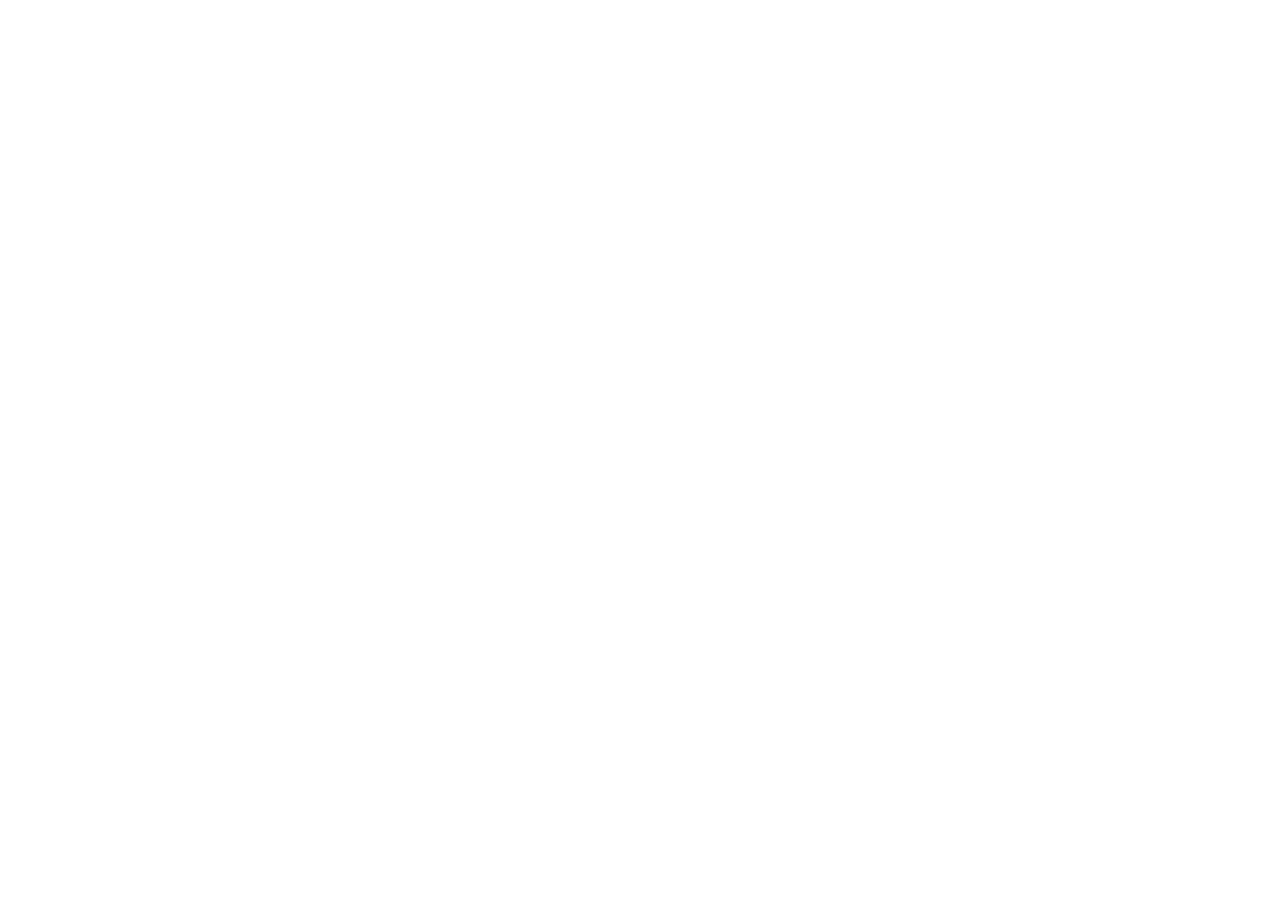
==== index.html @ 1947563e "初始化" ====
<!DOCTYPE html>
<html lang="en">

<head>
    <meta charset="UTF-8">
    <meta http-equiv="X-UA-Compatible" content="IE=edge">
    <meta name="viewport" content="width=device-width, initial-scale=1.0">
    <title>Document</title>
</head>

<body>

</body>

</html>
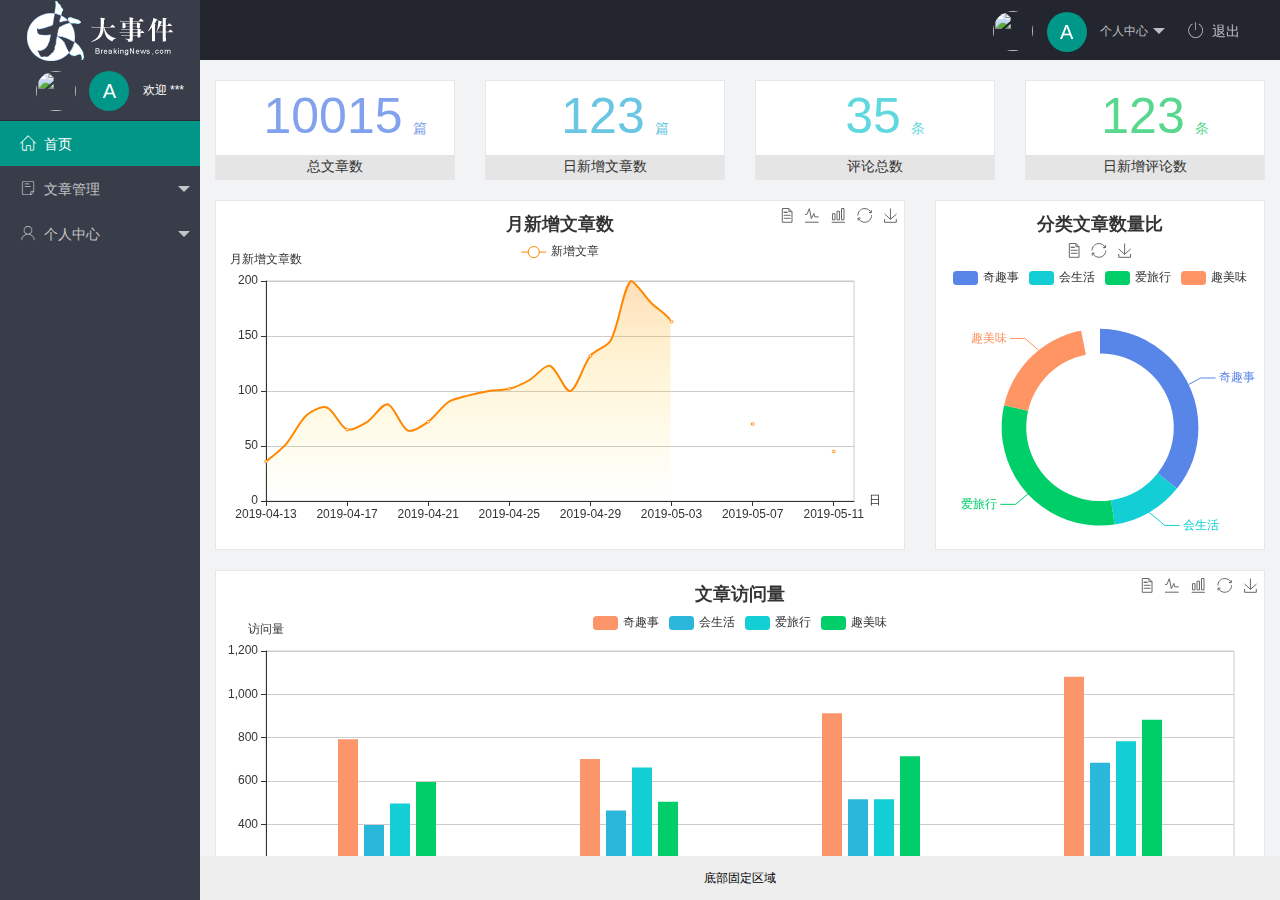
==== commit 6ee0b822: "后台主页用户信息渲染" ====
--- a/index.html
+++ b/index.html
@@ -2,14 +2,94 @@
 <html lang="en">
 
 <head>
-    <meta charset="UTF-8">
-    <meta http-equiv="X-UA-Compatible" content="IE=edge">
-    <meta name="viewport" content="width=device-width, initial-scale=1.0">
-    <title>Document</title>
+    <meta charset="UTF-8" />
+    <meta http-equiv="X-UA-Compatible" content="IE=edge" />
+    <meta name="viewport" content="width=device-width, initial-scale=1.0" />
+    <title>大事件</title>
+    <link rel="stylesheet" href="/assets/lib/layui/css/layui.css" />
+    <link rel="stylesheet" href="/assets/fonts/iconfont.css">
+    <link rel="stylesheet" href="/assets/css/index.css">
 </head>
 
 <body>
+    <div class="layui-layout layui-layout-admin">
+        <div class="layui-header">
+            <div class="layui-logo layui-hide-xs layui-bg-black">
+                <img src="/assets/images/logo.png" alt="" />
+            </div>
 
+            <ul class="layui-nav layui-layout-right">
+                <li class="layui-nav-item layui-hide layui-show-md-inline-block">
+                    <!-- 右侧导航栏上面头像 -->
+                    <a href="javascript:;" class="userinfo">
+                        <img src="http://t.cn/RCzsdCq" class="layui-nav-img" />
+                        <span class="text-avatar">A</span>
+                        个人中心
+                    </a>
+                    <dl class="layui-nav-child">
+                        <dd><a href="">基本资料</a></dd>
+                        <dd><a href="">更换头像</a></dd>
+                        <dd><a href="">重置密码</a></dd>
+                    </dl>
+                </li>
+                <li class="layui-nav-item" lay-header-event="menuRight" lay-unselect>
+                    <a href="javascript:;"><span class="iconfont icon-tuichu"></span>退出</a>
+                </li>
+            </ul>
+        </div>
+
+        <div class="layui-side layui-bg-black">
+            <div class="layui-side-scroll">
+                <!-- 左侧侧边栏上面头像 -->
+                <div class="userinfo">
+                    <img src="http://t.cn/RCzsdCq" class="layui-nav-img" />
+                    <span class="text-avatar">A</span>
+                    <span id="welcome">欢迎 ***</span>
+                </div>
+                <!-- 左侧导航区域（可配合layui已有的垂直导航） -->
+                <ul class="layui-nav layui-nav-tree" lay-shrink="all">
+                    <li class="layui-nav-item layui-this">
+                        <a href="/home/dashboard.html" target="fm"><span class="iconfont icon-home"></span>首页</a>
+                    </li>
+                    <li class="layui-nav-item">
+                        <a class="" href="javascript:;"><span class="iconfont icon-16"></span>文章管理</a>
+                        <dl class="layui-nav-child">
+                            <dd><a href="javascript:;"><i class="layui-icon layui-icon-app"></i>文章类别</a></dd>
+                            <dd><a href="javascript:;"><i class="layui-icon layui-icon-app"></i>文章列表</a></dd>
+                            <dd><a href="javascript:;"><i class="layui-icon layui-icon-app"></i>发布文章</a></dd>
+                        </dl>
+                    </li>
+                    <li class="layui-nav-item">
+                        <a href="javascript:;"><span class="iconfont icon-user"></span>个人中心</a>
+                        <dl class="layui-nav-child">
+                            <dd><a href="javascript:;"><i class="layui-icon layui-icon-app"></i>基本资料</a></dd>
+                            <dd><a href="javascript:;"><i class="layui-icon layui-icon-app"></i>更换头像</a></dd>
+                            <dd><a href="javascript:;"><i class="layui-icon layui-icon-app"></i>重置密码</a></dd>
+                        </dl>
+                    </li>
+                </ul>
+            </div>
+        </div>
+
+        <div class="layui-body">
+            <!-- 内容主体区域 -->
+            <iframe name="fm" src="/home/dashboard.html" frameborder="0"></iframe>
+        </div>
+
+        <div class="layui-footer">
+            <!-- 底部固定区域 -->
+            底部固定区域
+        </div>
+    </div>
+    <script src="/assets/lib/layui/layui.all.js"></script>
 </body>
+<!-- 导入 jQuery -->
+<script src="/assets/lib/jquery.js"></script>
+
+<!-- 导入自己封装的 baseAPI -->
+<script src="/assets/js/baseAPI.js"></script>
+
+<!-- 导入自己的 js 文件 -->
+<script src="/assets/js/index.js"></script>
 
 </html>--- a/assets/lib/layui/css/layui.css
+++ b/assets/lib/layui/css/layui.css
@@ -0,0 +1,2 @@
+/** layui-v2.5.5 MIT License By https://www.layui.com */
+ .layui-inline,img{display:inline-block;vertical-align:middle}h1,h2,h3,h4,h5,h6{font-weight:400}.layui-edge,.layui-header,.layui-inline,.layui-main{position:relative}.layui-body,.layui-edge,.layui-elip{overflow:hidden}.layui-btn,.layui-edge,.layui-inline,img{vertical-align:middle}.layui-btn,.layui-disabled,.layui-icon,.layui-unselect{-moz-user-select:none;-webkit-user-select:none;-ms-user-select:none}.layui-elip,.layui-form-checkbox span,.layui-form-pane .layui-form-label{text-overflow:ellipsis;white-space:nowrap}.layui-breadcrumb,.layui-tree-btnGroup{visibility:hidden}blockquote,body,button,dd,div,dl,dt,form,h1,h2,h3,h4,h5,h6,input,li,ol,p,pre,td,textarea,th,ul{margin:0;padding:0;-webkit-tap-highlight-color:rgba(0,0,0,0)}a:active,a:hover{outline:0}img{border:none}li{list-style:none}table{border-collapse:collapse;border-spacing:0}h4,h5,h6{font-size:100%}button,input,optgroup,option,select,textarea{font-family:inherit;font-size:inherit;font-style:inherit;font-weight:inherit;outline:0}pre{white-space:pre-wrap;white-space:-moz-pre-wrap;white-space:-pre-wrap;white-space:-o-pre-wrap;word-wrap:break-word}body{line-height:24px;font:14px Helvetica Neue,Helvetica,PingFang SC,Tahoma,Arial,sans-serif}hr{height:1px;margin:10px 0;border:0;clear:both}a{color:#333;text-decoration:none}a:hover{color:#777}a cite{font-style:normal;*cursor:pointer}.layui-border-box,.layui-border-box *{box-sizing:border-box}.layui-box,.layui-box *{box-sizing:content-box}.layui-clear{clear:both;*zoom:1}.layui-clear:after{content:'\20';clear:both;*zoom:1;display:block;height:0}.layui-inline{*display:inline;*zoom:1}.layui-edge{display:inline-block;width:0;height:0;border-width:6px;border-style:dashed;border-color:transparent}.layui-edge-top{top:-4px;border-bottom-color:#999;border-bottom-style:solid}.layui-edge-right{border-left-color:#999;border-left-style:solid}.layui-edge-bottom{top:2px;border-top-color:#999;border-top-style:solid}.layui-edge-left{border-right-color:#999;border-right-style:solid}.layui-disabled,.layui-disabled:hover{color:#d2d2d2!important;cursor:not-allowed!important}.layui-circle{border-radius:100%}.layui-show{display:block!important}.layui-hide{display:none!important}@font-face{font-family:layui-icon;src:url(../font/iconfont.eot?v=250);src:url(../font/iconfont.eot?v=250#iefix) format('embedded-opentype'),url(../font/iconfont.woff2?v=250) format('woff2'),url(../font/iconfont.woff?v=250) format('woff'),url(../font/iconfont.ttf?v=250) format('truetype'),url(../font/iconfont.svg?v=250#layui-icon) format('svg')}.layui-icon{font-family:layui-icon!important;font-size:16px;font-style:normal;-webkit-font-smoothing:antialiased;-moz-osx-font-smoothing:grayscale}.layui-icon-reply-fill:before{content:"\e611"}.layui-icon-set-fill:before{content:"\e614"}.layui-icon-menu-fill:before{content:"\e60f"}.layui-icon-search:before{content:"\e615"}.layui-icon-share:before{content:"\e641"}.layui-icon-set-sm:before{content:"\e620"}.layui-icon-engine:before{content:"\e628"}.layui-icon-close:before{content:"\1006"}.layui-icon-close-fill:before{content:"\1007"}.layui-icon-chart-screen:before{content:"\e629"}.layui-icon-star:before{content:"\e600"}.layui-icon-circle-dot:before{content:"\e617"}.layui-icon-chat:before{content:"\e606"}.layui-icon-release:before{content:"\e609"}.layui-icon-list:before{content:"\e60a"}.layui-icon-chart:before{content:"\e62c"}.layui-icon-ok-circle:before{content:"\1005"}.layui-icon-layim-theme:before{content:"\e61b"}.layui-icon-table:before{content:"\e62d"}.layui-icon-right:before{content:"\e602"}.layui-icon-left:before{content:"\e603"}.layui-icon-cart-simple:before{content:"\e698"}.layui-icon-face-cry:before{content:"\e69c"}.layui-icon-face-smile:before{content:"\e6af"}.layui-icon-survey:before{content:"\e6b2"}.layui-icon-tree:before{content:"\e62e"}.layui-icon-upload-circle:before{content:"\e62f"}.layui-icon-add-circle:before{content:"\e61f"}.layui-icon-download-circle:before{content:"\e601"}.layui-icon-templeate-1:before{content:"\e630"}.layui-icon-util:before{content:"\e631"}.layui-icon-face-surprised:before{content:"\e664"}.layui-icon-edit:before{content:"\e642"}.layui-icon-speaker:before{content:"\e645"}.layui-icon-down:before{content:"\e61a"}.layui-icon-file:before{content:"\e621"}.layui-icon-layouts:before{content:"\e632"}.layui-icon-rate-half:before{content:"\e6c9"}.layui-icon-add-circle-fine:before{content:"\e608"}.layui-icon-prev-circle:before{content:"\e633"}.layui-icon-read:before{content:"\e705"}.layui-icon-404:before{content:"\e61c"}.layui-icon-carousel:before{content:"\e634"}.layui-icon-help:before{content:"\e607"}.layui-icon-code-circle:before{content:"\e635"}.layui-icon-water:before{content:"\e636"}.layui-icon-username:before{content:"\e66f"}.layui-icon-find-fill:before{content:"\e670"}.layui-icon-about:before{content:"\e60b"}.layui-icon-location:before{content:"\e715"}.layui-icon-up:before{content:"\e619"}.layui-icon-pause:before{content:"\e651"}.layui-icon-date:before{content:"\e637"}.layui-icon-layim-uploadfile:before{content:"\e61d"}.layui-icon-delete:before{content:"\e640"}.layui-icon-play:before{content:"\e652"}.layui-icon-top:before{content:"\e604"}.layui-icon-friends:before{content:"\e612"}.layui-icon-refresh-3:before{content:"\e9aa"}.layui-icon-ok:before{content:"\e605"}.layui-icon-layer:before{content:"\e638"}.layui-icon-face-smile-fine:before{content:"\e60c"}.layui-icon-dollar:before{content:"\e659"}.layui-icon-group:before{content:"\e613"}.layui-icon-layim-download:before{content:"\e61e"}.layui-icon-picture-fine:before{content:"\e60d"}.layui-icon-link:before{content:"\e64c"}.layui-icon-diamond:before{content:"\e735"}.layui-icon-log:before{content:"\e60e"}.layui-icon-rate-solid:before{content:"\e67a"}.layui-icon-fonts-del:before{content:"\e64f"}.layui-icon-unlink:before{content:"\e64d"}.layui-icon-fonts-clear:before{content:"\e639"}.layui-icon-triangle-r:before{content:"\e623"}.layui-icon-circle:before{content:"\e63f"}.layui-icon-radio:before{content:"\e643"}.layui-icon-align-center:before{content:"\e647"}.layui-icon-align-right:before{content:"\e648"}.layui-icon-align-left:before{content:"\e649"}.layui-icon-loading-1:before{content:"\e63e"}.layui-icon-return:before{content:"\e65c"}.layui-icon-fonts-strong:before{content:"\e62b"}.layui-icon-upload:before{content:"\e67c"}.layui-icon-dialogue:before{content:"\e63a"}.layui-icon-video:before{content:"\e6ed"}.layui-icon-headset:before{content:"\e6fc"}.layui-icon-cellphone-fine:before{content:"\e63b"}.layui-icon-add-1:before{content:"\e654"}.layui-icon-face-smile-b:before{content:"\e650"}.layui-icon-fonts-html:before{content:"\e64b"}.layui-icon-form:before{content:"\e63c"}.layui-icon-cart:before{content:"\e657"}.layui-icon-camera-fill:before{content:"\e65d"}.layui-icon-tabs:before{content:"\e62a"}.layui-icon-fonts-code:before{content:"\e64e"}.layui-icon-fire:before{content:"\e756"}.layui-icon-set:before{content:"\e716"}.layui-icon-fonts-u:before{content:"\e646"}.layui-icon-triangle-d:before{content:"\e625"}.layui-icon-tips:before{content:"\e702"}.layui-icon-picture:before{content:"\e64a"}.layui-icon-more-vertical:before{content:"\e671"}.layui-icon-flag:before{content:"\e66c"}.layui-icon-loading:before{content:"\e63d"}.layui-icon-fonts-i:before{content:"\e644"}.layui-icon-refresh-1:before{content:"\e666"}.layui-icon-rmb:before{content:"\e65e"}.layui-icon-home:before{content:"\e68e"}.layui-icon-user:before{content:"\e770"}.layui-icon-notice:before{content:"\e667"}.layui-icon-login-weibo:before{content:"\e675"}.layui-icon-voice:before{content:"\e688"}.layui-icon-upload-drag:before{content:"\e681"}.layui-icon-login-qq:before{content:"\e676"}.layui-icon-snowflake:before{content:"\e6b1"}.layui-icon-file-b:before{content:"\e655"}.layui-icon-template:before{content:"\e663"}.layui-icon-auz:before{content:"\e672"}.layui-icon-console:before{content:"\e665"}.layui-icon-app:before{content:"\e653"}.layui-icon-prev:before{content:"\e65a"}.layui-icon-website:before{content:"\e7ae"}.layui-icon-next:before{content:"\e65b"}.layui-icon-component:before{content:"\e857"}.layui-icon-more:before{content:"\e65f"}.layui-icon-login-wechat:before{content:"\e677"}.layui-icon-shrink-right:before{content:"\e668"}.layui-icon-spread-left:before{content:"\e66b"}.layui-icon-camera:before{content:"\e660"}.layui-icon-note:before{content:"\e66e"}.layui-icon-refresh:before{content:"\e669"}.layui-icon-female:before{content:"\e661"}.layui-icon-male:before{content:"\e662"}.layui-icon-password:before{content:"\e673"}.layui-icon-senior:before{content:"\e674"}.layui-icon-theme:before{content:"\e66a"}.layui-icon-tread:before{content:"\e6c5"}.layui-icon-praise:before{content:"\e6c6"}.layui-icon-star-fill:before{content:"\e658"}.layui-icon-rate:before{content:"\e67b"}.layui-icon-template-1:before{content:"\e656"}.layui-icon-vercode:before{content:"\e679"}.layui-icon-cellphone:before{content:"\e678"}.layui-icon-screen-full:before{content:"\e622"}.layui-icon-screen-restore:before{content:"\e758"}.layui-icon-cols:before{content:"\e610"}.layui-icon-export:before{content:"\e67d"}.layui-icon-print:before{content:"\e66d"}.layui-icon-slider:before{content:"\e714"}.layui-icon-addition:before{content:"\e624"}.layui-icon-subtraction:before{content:"\e67e"}.layui-icon-service:before{content:"\e626"}.layui-icon-transfer:before{content:"\e691"}.layui-main{width:1140px;margin:0 auto}.layui-header{z-index:1000;height:60px}.layui-header a:hover{transition:all .5s;-webkit-transition:all .5s}.layui-side{position:fixed;left:0;top:0;bottom:0;z-index:999;width:200px;overflow-x:hidden}.layui-side-scroll{position:relative;width:220px;height:100%;overflow-x:hidden}.layui-body{position:absolute;left:200px;right:0;top:0;bottom:0;z-index:998;width:auto;overflow-y:auto;box-sizing:border-box}.layui-layout-body{overflow:hidden}.layui-layout-admin .layui-header{background-color:#23262E}.layui-layout-admin .layui-side{top:60px;width:200px;overflow-x:hidden}.layui-layout-admin .layui-body{position:fixed;top:60px;bottom:44px}.layui-layout-admin .layui-main{width:auto;margin:0 15px}.layui-layout-admin .layui-footer{position:fixed;left:200px;right:0;bottom:0;height:44px;line-height:44px;padding:0 15px;background-color:#eee}.layui-layout-admin .layui-logo{position:absolute;left:0;top:0;width:200px;height:100%;line-height:60px;text-align:center;color:#009688;font-size:16px}.layui-layout-admin .layui-header .layui-nav{background:0 0}.layui-layout-left{position:absolute!important;left:200px;top:0}.layui-layout-right{position:absolute!important;right:0;top:0}.layui-container{position:relative;margin:0 auto;padding:0 15px;box-sizing:border-box}.layui-fluid{position:relative;margin:0 auto;padding:0 15px}.layui-row:after,.layui-row:before{content:'';display:block;clear:both}.layui-col-lg1,.layui-col-lg10,.layui-col-lg11,.layui-col-lg12,.layui-col-lg2,.layui-col-lg3,.layui-col-lg4,.layui-col-lg5,.layui-col-lg6,.layui-col-lg7,.layui-col-lg8,.layui-col-lg9,.layui-col-md1,.layui-col-md10,.layui-col-md11,.layui-col-md12,.layui-col-md2,.layui-col-md3,.layui-col-md4,.layui-col-md5,.layui-col-md6,.layui-col-md7,.layui-col-md8,.layui-col-md9,.layui-col-sm1,.layui-col-sm10,.layui-col-sm11,.layui-col-sm12,.layui-col-sm2,.layui-col-sm3,.layui-col-sm4,.layui-col-sm5,.layui-col-sm6,.layui-col-sm7,.layui-col-sm8,.layui-col-sm9,.layui-col-xs1,.layui-col-xs10,.layui-col-xs11,.layui-col-xs12,.layui-col-xs2,.layui-col-xs3,.layui-col-xs4,.layui-col-xs5,.layui-col-xs6,.layui-col-xs7,.layui-col-xs8,.layui-col-xs9{position:relative;display:block;box-sizing:border-box}.layui-col-xs1,.layui-col-xs10,.layui-col-xs11,.layui-col-xs12,.layui-col-xs2,.layui-col-xs3,.layui-col-xs4,.layui-col-xs5,.layui-col-xs6,.layui-col-xs7,.layui-col-xs8,.layui-col-xs9{float:left}.layui-col-xs1{width:8.33333333%}.layui-col-xs2{width:16.66666667%}.layui-col-xs3{width:25%}.layui-col-xs4{width:33.33333333%}.layui-col-xs5{width:41.66666667%}.layui-col-xs6{width:50%}.layui-col-xs7{width:58.33333333%}.layui-col-xs8{width:66.66666667%}.layui-col-xs9{width:75%}.layui-col-xs10{width:83.33333333%}.layui-col-xs11{width:91.66666667%}.layui-col-xs12{width:100%}.layui-col-xs-offset1{margin-left:8.33333333%}.layui-col-xs-offset2{margin-left:16.66666667%}.layui-col-xs-offset3{margin-left:25%}.layui-col-xs-offset4{margin-left:33.33333333%}.layui-col-xs-offset5{margin-left:41.66666667%}.layui-col-xs-offset6{margin-left:50%}.layui-col-xs-offset7{margin-left:58.33333333%}.layui-col-xs-offset8{margin-left:66.66666667%}.layui-col-xs-offset9{margin-left:75%}.layui-col-xs-offset10{margin-left:83.33333333%}.layui-col-xs-offset11{margin-left:91.66666667%}.layui-col-xs-offset12{margin-left:100%}@media screen and (max-width:768px){.layui-hide-xs{display:none!important}.layui-show-xs-block{display:block!important}.layui-show-xs-inline{display:inline!important}.layui-show-xs-inline-block{display:inline-block!important}}@media screen and (min-width:768px){.layui-container{width:750px}.layui-hide-sm{display:none!important}.layui-show-sm-block{display:block!important}.layui-show-sm-inline{display:inline!important}.layui-show-sm-inline-block{display:inline-block!important}.layui-col-sm1,.layui-col-sm10,.layui-col-sm11,.layui-col-sm12,.layui-col-sm2,.layui-col-sm3,.layui-col-sm4,.layui-col-sm5,.layui-col-sm6,.layui-col-sm7,.layui-col-sm8,.layui-col-sm9{float:left}.layui-col-sm1{width:8.33333333%}.layui-col-sm2{width:16.66666667%}.layui-col-sm3{width:25%}.layui-col-sm4{width:33.33333333%}.layui-col-sm5{width:41.66666667%}.layui-col-sm6{width:50%}.layui-col-sm7{width:58.33333333%}.layui-col-sm8{width:66.66666667%}.layui-col-sm9{width:75%}.layui-col-sm10{width:83.33333333%}.layui-col-sm11{width:91.66666667%}.layui-col-sm12{width:100%}.layui-col-sm-offset1{margin-left:8.33333333%}.layui-col-sm-offset2{margin-left:16.66666667%}.layui-col-sm-offset3{margin-left:25%}.layui-col-sm-offset4{margin-left:33.33333333%}.layui-col-sm-offset5{margin-left:41.66666667%}.layui-col-sm-offset6{margin-left:50%}.layui-col-sm-offset7{margin-left:58.33333333%}.layui-col-sm-offset8{margin-left:66.66666667%}.layui-col-sm-offset9{margin-left:75%}.layui-col-sm-offset10{margin-left:83.33333333%}.layui-col-sm-offset11{margin-left:91.66666667%}.layui-col-sm-offset12{margin-left:100%}}@media screen and (min-width:992px){.layui-container{width:970px}.layui-hide-md{display:none!important}.layui-show-md-block{display:block!important}.layui-show-md-inline{display:inline!important}.layui-show-md-inline-block{display:inline-block!important}.layui-col-md1,.layui-col-md10,.layui-col-md11,.layui-col-md12,.layui-col-md2,.layui-col-md3,.layui-col-md4,.layui-col-md5,.layui-col-md6,.layui-col-md7,.layui-col-md8,.layui-col-md9{float:left}.layui-col-md1{width:8.33333333%}.layui-col-md2{width:16.66666667%}.layui-col-md3{width:25%}.layui-col-md4{width:33.33333333%}.layui-col-md5{width:41.66666667%}.layui-col-md6{width:50%}.layui-col-md7{width:58.33333333%}.layui-col-md8{width:66.66666667%}.layui-col-md9{width:75%}.layui-col-md10{width:83.33333333%}.layui-col-md11{width:91.66666667%}.layui-col-md12{width:100%}.layui-col-md-offset1{margin-left:8.33333333%}.layui-col-md-offset2{margin-left:16.66666667%}.layui-col-md-offset3{margin-left:25%}.layui-col-md-offset4{margin-left:33.33333333%}.layui-col-md-offset5{margin-left:41.66666667%}.layui-col-md-offset6{margin-left:50%}.layui-col-md-offset7{margin-left:58.33333333%}.layui-col-md-offset8{margin-left:66.66666667%}.layui-col-md-offset9{margin-left:75%}.layui-col-md-offset10{margin-left:83.33333333%}.layui-col-md-offset11{margin-left:91.66666667%}.layui-col-md-offset12{margin-left:100%}}@media screen and (min-width:1200px){.layui-container{width:1170px}.layui-hide-lg{display:none!important}.layui-show-lg-block{display:block!important}.layui-show-lg-inline{display:inline!important}.layui-show-lg-inline-block{display:inline-block!important}.layui-col-lg1,.layui-col-lg10,.layui-col-lg11,.layui-col-lg12,.layui-col-lg2,.layui-col-lg3,.layui-col-lg4,.layui-col-lg5,.layui-col-lg6,.layui-col-lg7,.layui-col-lg8,.layui-col-lg9{float:left}.layui-col-lg1{width:8.33333333%}.layui-col-lg2{width:16.66666667%}.layui-col-lg3{width:25%}.layui-col-lg4{width:33.33333333%}.layui-col-lg5{width:41.66666667%}.layui-col-lg6{width:50%}.layui-col-lg7{width:58.33333333%}.layui-col-lg8{width:66.66666667%}.layui-col-lg9{width:75%}.layui-col-lg10{width:83.33333333%}.layui-col-lg11{width:91.66666667%}.layui-col-lg12{width:100%}.layui-col-lg-offset1{margin-left:8.33333333%}.layui-col-lg-offset2{margin-left:16.66666667%}.layui-col-lg-offset3{margin-left:25%}.layui-col-lg-offset4{margin-left:33.33333333%}.layui-col-lg-offset5{margin-left:41.66666667%}.layui-col-lg-offset6{margin-left:50%}.layui-col-lg-offset7{margin-left:58.33333333%}.layui-col-lg-offset8{margin-left:66.66666667%}.layui-col-lg-offset9{margin-left:75%}.layui-col-lg-offset10{margin-left:83.33333333%}.layui-col-lg-offset11{margin-left:91.66666667%}.layui-col-lg-offset12{margin-left:100%}}.layui-col-space1{margin:-.5px}.layui-col-space1>*{padding:.5px}.layui-col-space3{margin:-1.5px}.layui-col-space3>*{padding:1.5px}.layui-col-space5{margin:-2.5px}.layui-col-space5>*{padding:2.5px}.layui-col-space8{margin:-3.5px}.layui-col-space8>*{padding:3.5px}.layui-col-space10{margin:-5px}.layui-col-space10>*{padding:5px}.layui-col-space12{margin:-6px}.layui-col-space12>*{padding:6px}.layui-col-space15{margin:-7.5px}.layui-col-space15>*{padding:7.5px}.layui-col-space18{margin:-9px}.layui-col-space18>*{padding:9px}.layui-col-space20{margin:-10px}.layui-col-space20>*{padding:10px}.layui-col-space22{margin:-11px}.layui-col-space22>*{padding:11px}.layui-col-space25{margin:-12.5px}.layui-col-space25>*{padding:12.5px}.layui-col-space30{margin:-15px}.layui-col-space30>*{padding:15px}.layui-btn,.layui-input,.layui-select,.layui-textarea,.layui-upload-button{outline:0;-webkit-appearance:none;transition:all .3s;-webkit-transition:all .3s;box-sizing:border-box}.layui-elem-quote{margin-bottom:10px;padding:15px;line-height:22px;border-left:5px solid #009688;border-radius:0 2px 2px 0;background-color:#f2f2f2}.layui-quote-nm{border-style:solid;border-width:1px 1px 1px 5px;background:0 0}.layui-elem-field{margin-bottom:10px;padding:0;border-width:1px;border-style:solid}.layui-elem-field legend{margin-left:20px;padding:0 10px;font-size:20px;font-weight:300}.layui-field-title{margin:10px 0 20px;border-width:1px 0 0}.layui-field-box{padding:10px 15px}.layui-field-title .layui-field-box{padding:10px 0}.layui-progress{position:relative;height:6px;border-radius:20px;background-color:#e2e2e2}.layui-progress-bar{position:absolute;left:0;top:0;width:0;max-width:100%;height:6px;border-radius:20px;text-align:right;background-color:#5FB878;transition:all .3s;-webkit-transition:all .3s}.layui-progress-big,.layui-progress-big .layui-progress-bar{height:18px;line-height:18px}.layui-progress-text{position:relative;top:-20px;line-height:18px;font-size:12px;color:#666}.layui-progress-big .layui-progress-text{position:static;padding:0 10px;color:#fff}.layui-collapse{border-width:1px;border-style:solid;border-radius:2px}.layui-colla-content,.layui-colla-item{border-top-width:1px;border-top-style:solid}.layui-colla-item:first-child{border-top:none}.layui-colla-title{position:relative;height:42px;line-height:42px;padding:0 15px 0 35px;color:#333;background-color:#f2f2f2;cursor:pointer;font-size:14px;overflow:hidden}.layui-colla-content{display:none;padding:10px 15px;line-height:22px;color:#666}.layui-colla-icon{position:absolute;left:15px;top:0;font-size:14px}.layui-card{margin-bottom:15px;border-radius:2px;background-color:#fff;box-shadow:0 1px 2px 0 rgba(0,0,0,.05)}.layui-card:last-child{margin-bottom:0}.layui-card-header{position:relative;height:42px;line-height:42px;padding:0 15px;border-bottom:1px solid #f6f6f6;color:#333;border-radius:2px 2px 0 0;font-size:14px}.layui-bg-black,.layui-bg-blue,.layui-bg-cyan,.layui-bg-green,.layui-bg-orange,.layui-bg-red{color:#fff!important}.layui-card-body{position:relative;padding:10px 15px;line-height:24px}.layui-card-body[pad15]{padding:15px}.layui-card-body[pad20]{padding:20px}.layui-card-body .layui-table{margin:5px 0}.layui-card .layui-tab{margin:0}.layui-panel-window{position:relative;padding:15px;border-radius:0;border-top:5px solid #E6E6E6;background-color:#fff}.layui-auxiliar-moving{position:fixed;left:0;right:0;top:0;bottom:0;width:100%;height:100%;background:0 0;z-index:9999999999}.layui-form-label,.layui-form-mid,.layui-form-select,.layui-input-block,.layui-input-inline,.layui-textarea{position:relative}.layui-bg-red{background-color:#FF5722!important}.layui-bg-orange{background-color:#FFB800!important}.layui-bg-green{background-color:#009688!important}.layui-bg-cyan{background-color:#2F4056!important}.layui-bg-blue{background-color:#1E9FFF!important}.layui-bg-black{background-color:#393D49!important}.layui-bg-gray{background-color:#eee!important;color:#666!important}.layui-badge-rim,.layui-colla-content,.layui-colla-item,.layui-collapse,.layui-elem-field,.layui-form-pane .layui-form-item[pane],.layui-form-pane .layui-form-label,.layui-input,.layui-layedit,.layui-layedit-tool,.layui-quote-nm,.layui-select,.layui-tab-bar,.layui-tab-card,.layui-tab-title,.layui-tab-title .layui-this:after,.layui-textarea{border-color:#e6e6e6}.layui-timeline-item:before,hr{background-color:#e6e6e6}.layui-text{line-height:22px;font-size:14px;color:#666}.layui-text h1,.layui-text h2,.layui-text h3{font-weight:500;color:#333}.layui-text h1{font-size:30px}.layui-text h2{font-size:24px}.layui-text h3{font-size:18px}.layui-text a:not(.layui-btn){color:#01AAED}.layui-text a:not(.layui-btn):hover{text-decoration:underline}.layui-text ul{padding:5px 0 5px 15px}.layui-text ul li{margin-top:5px;list-style-type:disc}.layui-text em,.layui-word-aux{color:#999!important;padding:0 5px!important}.layui-btn{display:inline-block;height:38px;line-height:38px;padding:0 18px;background-color:#009688;color:#fff;white-space:nowrap;text-align:center;font-size:14px;border:none;border-radius:2px;cursor:pointer}.layui-btn:hover{opacity:.8;filter:alpha(opacity=80);color:#fff}.layui-btn:active{opacity:1;filter:alpha(opacity=100)}.layui-btn+.layui-btn{margin-left:10px}.layui-btn-container{font-size:0}.layui-btn-container .layui-btn{margin-right:10px;margin-bottom:10px}.layui-btn-container .layui-btn+.layui-btn{margin-left:0}.layui-table .layui-btn-container .layui-btn{margin-bottom:9px}.layui-btn-radius{border-radius:100px}.layui-btn .layui-icon{margin-right:3px;font-size:18px;vertical-align:bottom;vertical-align:middle\9}.layui-btn-primary{border:1px solid #C9C9C9;background-color:#fff;color:#555}.layui-btn-primary:hover{border-color:#009688;color:#333}.layui-btn-normal{background-color:#1E9FFF}.layui-btn-warm{background-color:#FFB800}.layui-btn-danger{background-color:#FF5722}.layui-btn-checked{background-color:#5FB878}.layui-btn-disabled,.layui-btn-disabled:active,.layui-btn-disabled:hover{border:1px solid #e6e6e6;background-color:#FBFBFB;color:#C9C9C9;cursor:not-allowed;opacity:1}.layui-btn-lg{height:44px;line-height:44px;padding:0 25px;font-size:16px}.layui-btn-sm{height:30px;line-height:30px;padding:0 10px;font-size:12px}.layui-btn-sm i{font-size:16px!important}.layui-btn-xs{height:22px;line-height:22px;padding:0 5px;font-size:12px}.layui-btn-xs i{font-size:14px!important}.layui-btn-group{display:inline-block;vertical-align:middle;font-size:0}.layui-btn-group .layui-btn{margin-left:0!important;margin-right:0!important;border-left:1px solid rgba(255,255,255,.5);border-radius:0}.layui-btn-group .layui-btn-primary{border-left:none}.layui-btn-group .layui-btn-primary:hover{border-color:#C9C9C9;color:#009688}.layui-btn-group .layui-btn:first-child{border-left:none;border-radius:2px 0 0 2px}.layui-btn-group .layui-btn-primary:first-child{border-left:1px solid #c9c9c9}.layui-btn-group .layui-btn:last-child{border-radius:0 2px 2px 0}.layui-btn-group .layui-btn+.layui-btn{margin-left:0}.layui-btn-group+.layui-btn-group{margin-left:10px}.layui-btn-fluid{width:100%}.layui-input,.layui-select,.layui-textarea{height:38px;line-height:1.3;line-height:38px\9;border-width:1px;border-style:solid;background-color:#fff;border-radius:2px}.layui-input::-webkit-input-placeholder,.layui-select::-webkit-input-placeholder,.layui-textarea::-webkit-input-placeholder{line-height:1.3}.layui-input,.layui-textarea{display:block;width:100%;padding-left:10px}.layui-input:hover,.layui-textarea:hover{border-color:#D2D2D2!important}.layui-input:focus,.layui-textarea:focus{border-color:#C9C9C9!important}.layui-textarea{min-height:100px;height:auto;line-height:20px;padding:6px 10px;resize:vertical}.layui-select{padding:0 10px}.layui-form input[type=checkbox],.layui-form input[type=radio],.layui-form select{display:none}.layui-form [lay-ignore]{display:initial}.layui-form-item{margin-bottom:15px;clear:both;*zoom:1}.layui-form-item:after{content:'\20';clear:both;*zoom:1;display:block;height:0}.layui-form-label{float:left;display:block;padding:9px 15px;width:80px;font-weight:400;line-height:20px;text-align:right}.layui-form-label-col{display:block;float:none;padding:9px 0;line-height:20px;text-align:left}.layui-form-item .layui-inline{margin-bottom:5px;margin-right:10px}.layui-input-block{margin-left:110px;min-height:36px}.layui-input-inline{display:inline-block;vertical-align:middle}.layui-form-item .layui-input-inline{float:left;width:190px;margin-right:10px}.layui-form-text .layui-input-inline{width:auto}.layui-form-mid{float:left;display:block;padding:9px 0!important;line-height:20px;margin-right:10px}.layui-form-danger+.layui-form-select .layui-input,.layui-form-danger:focus{border-color:#FF5722!important}.layui-form-select .layui-input{padding-right:30px;cursor:pointer}.layui-form-select .layui-edge{position:absolute;right:10px;top:50%;margin-top:-3px;cursor:pointer;border-width:6px;border-top-color:#c2c2c2;border-top-style:solid;transition:all .3s;-webkit-transition:all .3s}.layui-form-select dl{display:none;position:absolute;left:0;top:42px;padding:5px 0;z-index:899;min-width:100%;border:1px solid #d2d2d2;max-height:300px;overflow-y:auto;background-color:#fff;border-radius:2px;box-shadow:0 2px 4px rgba(0,0,0,.12);box-sizing:border-box}.layui-form-select dl dd,.layui-form-select dl dt{padding:0 10px;line-height:36px;white-space:nowrap;overflow:hidden;text-overflow:ellipsis}.layui-form-select dl dt{font-size:12px;color:#999}.layui-form-select dl dd{cursor:pointer}.layui-form-select dl dd:hover{background-color:#f2f2f2;-webkit-transition:.5s all;transition:.5s all}.layui-form-select .layui-select-group dd{padding-left:20px}.layui-form-select dl dd.layui-select-tips{padding-left:10px!important;color:#999}.layui-form-select dl dd.layui-this{background-color:#5FB878;color:#fff}.layui-form-checkbox,.layui-form-select dl dd.layui-disabled{background-color:#fff}.layui-form-selected dl{display:block}.layui-form-checkbox,.layui-form-checkbox *,.layui-form-switch{display:inline-block;vertical-align:middle}.layui-form-selected .layui-edge{margin-top:-9px;-webkit-transform:rotate(180deg);transform:rotate(180deg);margin-top:-3px\9}:root .layui-form-selected .layui-edge{margin-top:-9px\0/IE9}.layui-form-selectup dl{top:auto;bottom:42px}.layui-select-none{margin:5px 0;text-align:center;color:#999}.layui-select-disabled .layui-disabled{border-color:#eee!important}.layui-select-disabled .layui-edge{border-top-color:#d2d2d2}.layui-form-checkbox{position:relative;height:30px;line-height:30px;margin-right:10px;padding-right:30px;cursor:pointer;font-size:0;-webkit-transition:.1s linear;transition:.1s linear;box-sizing:border-box}.layui-form-checkbox span{padding:0 10px;height:100%;font-size:14px;border-radius:2px 0 0 2px;background-color:#d2d2d2;color:#fff;overflow:hidden}.layui-form-checkbox:hover span{background-color:#c2c2c2}.layui-form-checkbox i{position:absolute;right:0;top:0;width:30px;height:28px;border:1px solid #d2d2d2;border-left:none;border-radius:0 2px 2px 0;color:#fff;font-size:20px;text-align:center}.layui-form-checkbox:hover i{border-color:#c2c2c2;color:#c2c2c2}.layui-form-checked,.layui-form-checked:hover{border-color:#5FB878}.layui-form-checked span,.layui-form-checked:hover span{background-color:#5FB878}.layui-form-checked i,.layui-form-checked:hover i{color:#5FB878}.layui-form-item .layui-form-checkbox{margin-top:4px}.layui-form-checkbox[lay-skin=primary]{height:auto!important;line-height:normal!important;min-width:18px;min-height:18px;border:none!important;margin-right:0;padding-left:28px;padding-right:0;background:0 0}.layui-form-checkbox[lay-skin=primary] span{padding-left:0;padding-right:15px;line-height:18px;background:0 0;color:#666}.layui-form-checkbox[lay-skin=primary] i{right:auto;left:0;width:16px;height:16px;line-height:16px;border:1px solid #d2d2d2;font-size:12px;border-radius:2px;background-color:#fff;-webkit-transition:.1s linear;transition:.1s linear}.layui-form-checkbox[lay-skin=primary]:hover i{border-color:#5FB878;color:#fff}.layui-form-checked[lay-skin=primary] i{border-color:#5FB878!important;background-color:#5FB878;color:#fff}.layui-checkbox-disbaled[lay-skin=primary] span{background:0 0!important;color:#c2c2c2}.layui-checkbox-disbaled[lay-skin=primary]:hover i{border-color:#d2d2d2}.layui-form-item .layui-form-checkbox[lay-skin=primary]{margin-top:10px}.layui-form-switch{position:relative;height:22px;line-height:22px;min-width:35px;padding:0 5px;margin-top:8px;border:1px solid #d2d2d2;border-radius:20px;cursor:pointer;background-color:#fff;-webkit-transition:.1s linear;transition:.1s linear}.layui-form-switch i{position:absolute;left:5px;top:3px;width:16px;height:16px;border-radius:20px;background-color:#d2d2d2;-webkit-transition:.1s linear;transition:.1s linear}.layui-form-switch em{position:relative;top:0;width:25px;margin-left:21px;padding:0!important;text-align:center!important;color:#999!important;font-style:normal!important;font-size:12px}.layui-form-onswitch{border-color:#5FB878;background-color:#5FB878}.layui-checkbox-disbaled,.layui-checkbox-disbaled i{border-color:#e2e2e2!important}.layui-form-onswitch i{left:100%;margin-left:-21px;background-color:#fff}.layui-form-onswitch em{margin-left:5px;margin-right:21px;color:#fff!important}.layui-checkbox-disbaled span{background-color:#e2e2e2!important}.layui-checkbox-disbaled:hover i{color:#fff!important}[lay-radio]{display:none}.layui-form-radio,.layui-form-radio *{display:inline-block;vertical-align:middle}.layui-form-radio{line-height:28px;margin:6px 10px 0 0;padding-right:10px;cursor:pointer;font-size:0}.layui-form-radio *{font-size:14px}.layui-form-radio>i{margin-right:8px;font-size:22px;color:#c2c2c2}.layui-form-radio>i:hover,.layui-form-radioed>i{color:#5FB878}.layui-radio-disbaled>i{color:#e2e2e2!important}.layui-form-pane .layui-form-label{width:110px;padding:8px 15px;height:38px;line-height:20px;border-width:1px;border-style:solid;border-radius:2px 0 0 2px;text-align:center;background-color:#FBFBFB;overflow:hidden;box-sizing:border-box}.layui-form-pane .layui-input-inline{margin-left:-1px}.layui-form-pane .layui-input-block{margin-left:110px;left:-1px}.layui-form-pane .layui-input{border-radius:0 2px 2px 0}.layui-form-pane .layui-form-text .layui-form-label{float:none;width:100%;border-radius:2px;box-sizing:border-box;text-align:left}.layui-form-pane .layui-form-text .layui-input-inline{display:block;margin:0;top:-1px;clear:both}.layui-form-pane .layui-form-text .layui-input-block{margin:0;left:0;top:-1px}.layui-form-pane .layui-form-text .layui-textarea{min-height:100px;border-radius:0 0 2px 2px}.layui-form-pane .layui-form-checkbox{margin:4px 0 4px 10px}.layui-form-pane .layui-form-radio,.layui-form-pane .layui-form-switch{margin-top:6px;margin-left:10px}.layui-form-pane .layui-form-item[pane]{position:relative;border-width:1px;border-style:solid}.layui-form-pane .layui-form-item[pane] .layui-form-label{position:absolute;left:0;top:0;height:100%;border-width:0 1px 0 0}.layui-form-pane .layui-form-item[pane] .layui-input-inline{margin-left:110px}@media screen and (max-width:450px){.layui-form-item .layui-form-label{text-overflow:ellipsis;overflow:hidden;white-space:nowrap}.layui-form-item .layui-inline{display:block;margin-right:0;margin-bottom:20px;clear:both}.layui-form-item .layui-inline:after{content:'\20';clear:both;display:block;height:0}.layui-form-item .layui-input-inline{display:block;float:none;left:-3px;width:auto;margin:0 0 10px 112px}.layui-form-item .layui-input-inline+.layui-form-mid{margin-left:110px;top:-5px;padding:0}.layui-form-item .layui-form-checkbox{margin-right:5px;margin-bottom:5px}}.layui-layedit{border-width:1px;border-style:solid;border-radius:2px}.layui-layedit-tool{padding:3px 5px;border-bottom-width:1px;border-bottom-style:solid;font-size:0}.layedit-tool-fixed{position:fixed;top:0;border-top:1px solid #e2e2e2}.layui-layedit-tool .layedit-tool-mid,.layui-layedit-tool .layui-icon{display:inline-block;vertical-align:middle;text-align:center;font-size:14px}.layui-layedit-tool .layui-icon{position:relative;width:32px;height:30px;line-height:30px;margin:3px 5px;color:#777;cursor:pointer;border-radius:2px}.layui-layedit-tool .layui-icon:hover{color:#393D49}.layui-layedit-tool .layui-icon:active{color:#000}.layui-layedit-tool .layedit-tool-active{background-color:#e2e2e2;color:#000}.layui-layedit-tool .layui-disabled,.layui-layedit-tool .layui-disabled:hover{color:#d2d2d2;cursor:not-allowed}.layui-layedit-tool .layedit-tool-mid{width:1px;height:18px;margin:0 10px;background-color:#d2d2d2}.layedit-tool-html{width:50px!important;font-size:30px!important}.layedit-tool-b,.layedit-tool-code,.layedit-tool-help{font-size:16px!important}.layedit-tool-d,.layedit-tool-face,.layedit-tool-image,.layedit-tool-unlink{font-size:18px!important}.layedit-tool-image input{position:absolute;font-size:0;left:0;top:0;width:100%;height:100%;opacity:.01;filter:Alpha(opacity=1);cursor:pointer}.layui-layedit-iframe iframe{display:block;width:100%}#LAY_layedit_code{overflow:hidden}.layui-laypage{display:inline-block;*display:inline;*zoom:1;vertical-align:middle;margin:10px 0;font-size:0}.layui-laypage>a:first-child,.layui-laypage>a:first-child em{border-radius:2px 0 0 2px}.layui-laypage>a:last-child,.layui-laypage>a:last-child em{border-radius:0 2px 2px 0}.layui-laypage>:first-child{margin-left:0!important}.layui-laypage>:last-child{margin-right:0!important}.layui-laypage a,.layui-laypage button,.layui-laypage input,.layui-laypage select,.layui-laypage span{border:1px solid #e2e2e2}.layui-laypage a,.layui-laypage span{display:inline-block;*display:inline;*zoom:1;vertical-align:middle;padding:0 15px;height:28px;line-height:28px;margin:0 -1px 5px 0;background-color:#fff;color:#333;font-size:12px}.layui-flow-more a *,.layui-laypage input,.layui-table-view select[lay-ignore]{display:inline-block}.layui-laypage a:hover{color:#009688}.layui-laypage em{font-style:normal}.layui-laypage .layui-laypage-spr{color:#999;font-weight:700}.layui-laypage a{text-decoration:none}.layui-laypage .layui-laypage-curr{position:relative}.layui-laypage .layui-laypage-curr em{position:relative;color:#fff}.layui-laypage .layui-laypage-curr .layui-laypage-em{position:absolute;left:-1px;top:-1px;padding:1px;width:100%;height:100%;background-color:#009688}.layui-laypage-em{border-radius:2px}.layui-laypage-next em,.layui-laypage-prev em{font-family:Sim sun;font-size:16px}.layui-laypage .layui-laypage-count,.layui-laypage .layui-laypage-limits,.layui-laypage .layui-laypage-refresh,.layui-laypage .layui-laypage-skip{margin-left:10px;margin-right:10px;padding:0;border:none}.layui-laypage .layui-laypage-limits,.layui-laypage .layui-laypage-refresh{vertical-align:top}.layui-laypage .layui-laypage-refresh i{font-size:18px;cursor:pointer}.layui-laypage select{height:22px;padding:3px;border-radius:2px;cursor:pointer}.layui-laypage .layui-laypage-skip{height:30px;line-height:30px;color:#999}.layui-laypage button,.layui-laypage input{height:30px;line-height:30px;border-radius:2px;vertical-align:top;background-color:#fff;box-sizing:border-box}.layui-laypage input{width:40px;margin:0 10px;padding:0 3px;text-align:center}.layui-laypage input:focus,.layui-laypage select:focus{border-color:#009688!important}.layui-laypage button{margin-left:10px;padding:0 10px;cursor:pointer}.layui-table,.layui-table-view{margin:10px 0}.layui-flow-more{margin:10px 0;text-align:center;color:#999;font-size:14px}.layui-flow-more a{height:32px;line-height:32px}.layui-flow-more a *{vertical-align:top}.layui-flow-more a cite{padding:0 20px;border-radius:3px;background-color:#eee;color:#333;font-style:normal}.layui-flow-more a cite:hover{opacity:.8}.layui-flow-more a i{font-size:30px;color:#737383}.layui-table{width:100%;background-color:#fff;color:#666}.layui-table tr{transition:all .3s;-webkit-transition:all .3s}.layui-table th{text-align:left;font-weight:400}.layui-table tbody tr:hover,.layui-table thead tr,.layui-table-click,.layui-table-header,.layui-table-hover,.layui-table-mend,.layui-table-patch,.layui-table-tool,.layui-table-total,.layui-table-total tr,.layui-table[lay-even] tr:nth-child(even){background-color:#f2f2f2}.layui-table td,.layui-table th,.layui-table-col-set,.layui-table-fixed-r,.layui-table-grid-down,.layui-table-header,.layui-table-page,.layui-table-tips-main,.layui-table-tool,.layui-table-total,.layui-table-view,.layui-table[lay-skin=line],.layui-table[lay-skin=row]{border-width:1px;border-style:solid;border-color:#e6e6e6}.layui-table td,.layui-table th{position:relative;padding:9px 15px;min-height:20px;line-height:20px;font-size:14px}.layui-table[lay-skin=line] td,.layui-table[lay-skin=line] th{border-width:0 0 1px}.layui-table[lay-skin=row] td,.layui-table[lay-skin=row] th{border-width:0 1px 0 0}.layui-table[lay-skin=nob] td,.layui-table[lay-skin=nob] th{border:none}.layui-table img{max-width:100px}.layui-table[lay-size=lg] td,.layui-table[lay-size=lg] th{padding:15px 30px}.layui-table-view .layui-table[lay-size=lg] .layui-table-cell{height:40px;line-height:40px}.layui-table[lay-size=sm] td,.layui-table[lay-size=sm] th{font-size:12px;padding:5px 10px}.layui-table-view .layui-table[lay-size=sm] .layui-table-cell{height:20px;line-height:20px}.layui-table[lay-data]{display:none}.layui-table-box{position:relative;overflow:hidden}.layui-table-view .layui-table{position:relative;width:auto;margin:0}.layui-table-view .layui-table[lay-skin=line]{border-width:0 1px 0 0}.layui-table-view .layui-table[lay-skin=row]{border-width:0 0 1px}.layui-table-view .layui-table td,.layui-table-view .layui-table th{padding:5px 0;border-top:none;border-left:none}.layui-table-view .layui-table th.layui-unselect .layui-table-cell span{cursor:pointer}.layui-table-view .layui-table td{cursor:default}.layui-table-view .layui-table td[data-edit=text]{cursor:text}.layui-table-view .layui-form-checkbox[lay-skin=primary] i{width:18px;height:18px}.layui-table-view .layui-form-radio{line-height:0;padding:0}.layui-table-view .layui-form-radio>i{margin:0;font-size:20px}.layui-table-init{position:absolute;left:0;top:0;width:100%;height:100%;text-align:center;z-index:110}.layui-table-init .layui-icon{position:absolute;left:50%;top:50%;margin:-15px 0 0 -15px;font-size:30px;color:#c2c2c2}.layui-table-header{border-width:0 0 1px;overflow:hidden}.layui-table-header .layui-table{margin-bottom:-1px}.layui-table-tool .layui-inline[lay-event]{position:relative;width:26px;height:26px;padding:5px;line-height:16px;margin-right:10px;text-align:center;color:#333;border:1px solid #ccc;cursor:pointer;-webkit-transition:.5s all;transition:.5s all}.layui-table-tool .layui-inline[lay-event]:hover{border:1px solid #999}.layui-table-tool-temp{padding-right:120px}.layui-table-tool-self{position:absolute;right:17px;top:10px}.layui-table-tool .layui-table-tool-self .layui-inline[lay-event]{margin:0 0 0 10px}.layui-table-tool-panel{position:absolute;top:29px;left:-1px;padding:5px 0;min-width:150px;min-height:40px;border:1px solid #d2d2d2;text-align:left;overflow-y:auto;background-color:#fff;box-shadow:0 2px 4px rgba(0,0,0,.12)}.layui-table-cell,.layui-table-tool-panel li{overflow:hidden;text-overflow:ellipsis;white-space:nowrap}.layui-table-tool-panel li{padding:0 10px;line-height:30px;-webkit-transition:.5s all;transition:.5s all}.layui-table-tool-panel li .layui-form-checkbox[lay-skin=primary]{width:100%;padding-left:28px}.layui-table-tool-panel li:hover{background-color:#f2f2f2}.layui-table-tool-panel li .layui-form-checkbox[lay-skin=primary] i{position:absolute;left:0;top:0}.layui-table-tool-panel li .layui-form-checkbox[lay-skin=primary] span{padding:0}.layui-table-tool .layui-table-tool-self .layui-table-tool-panel{left:auto;right:-1px}.layui-table-col-set{position:absolute;right:0;top:0;width:20px;height:100%;border-width:0 0 0 1px;background-color:#fff}.layui-table-sort{width:10px;height:20px;margin-left:5px;cursor:pointer!important}.layui-table-sort .layui-edge{position:absolute;left:5px;border-width:5px}.layui-table-sort .layui-table-sort-asc{top:3px;border-top:none;border-bottom-style:solid;border-bottom-color:#b2b2b2}.layui-table-sort .layui-table-sort-asc:hover{border-bottom-color:#666}.layui-table-sort .layui-table-sort-desc{bottom:5px;border-bottom:none;border-top-style:solid;border-top-color:#b2b2b2}.layui-table-sort .layui-table-sort-desc:hover{border-top-color:#666}.layui-table-sort[lay-sort=asc] .layui-table-sort-asc{border-bottom-color:#000}.layui-table-sort[lay-sort=desc] .layui-table-sort-desc{border-top-color:#000}.layui-table-cell{height:28px;line-height:28px;padding:0 15px;position:relative;box-sizing:border-box}.layui-table-cell .layui-form-checkbox[lay-skin=primary]{top:-1px;padding:0}.layui-table-cell .layui-table-link{color:#01AAED}.laytable-cell-checkbox,.laytable-cell-numbers,.laytable-cell-radio,.laytable-cell-space{padding:0;text-align:center}.layui-table-body{position:relative;overflow:auto;margin-right:-1px;margin-bottom:-1px}.layui-table-body .layui-none{line-height:26px;padding:15px;text-align:center;color:#999}.layui-table-fixed{position:absolute;left:0;top:0;z-index:101}.layui-table-fixed .layui-table-body{overflow:hidden}.layui-table-fixed-l{box-shadow:0 -1px 8px rgba(0,0,0,.08)}.layui-table-fixed-r{left:auto;right:-1px;border-width:0 0 0 1px;box-shadow:-1px 0 8px rgba(0,0,0,.08)}.layui-table-fixed-r .layui-table-header{position:relative;overflow:visible}.layui-table-mend{position:absolute;right:-49px;top:0;height:100%;width:50px}.layui-table-tool{position:relative;z-index:890;width:100%;min-height:50px;line-height:30px;padding:10px 15px;border-width:0 0 1px}.layui-table-tool .layui-btn-container{margin-bottom:-10px}.layui-table-page,.layui-table-total{border-width:1px 0 0;margin-bottom:-1px;overflow:hidden}.layui-table-page{position:relative;width:100%;padding:7px 7px 0;height:41px;font-size:12px;white-space:nowrap}.layui-table-page>div{height:26px}.layui-table-page .layui-laypage{margin:0}.layui-table-page .layui-laypage a,.layui-table-page .layui-laypage span{height:26px;line-height:26px;margin-bottom:10px;border:none;background:0 0}.layui-table-page .layui-laypage a,.layui-table-page .layui-laypage span.layui-laypage-curr{padding:0 12px}.layui-table-page .layui-laypage span{margin-left:0;padding:0}.layui-table-page .layui-laypage .layui-laypage-prev{margin-left:-7px!important}.layui-table-page .layui-laypage .layui-laypage-curr .layui-laypage-em{left:0;top:0;padding:0}.layui-table-page .layui-laypage button,.layui-table-page .layui-laypage input{height:26px;line-height:26px}.layui-table-page .layui-laypage input{width:40px}.layui-table-page .layui-laypage button{padding:0 10px}.layui-table-page select{height:18px}.layui-table-patch .layui-table-cell{padding:0;width:30px}.layui-table-edit{position:absolute;left:0;top:0;width:100%;height:100%;padding:0 14px 1px;border-radius:0;box-shadow:1px 1px 20px rgba(0,0,0,.15)}.layui-table-edit:focus{border-color:#5FB878!important}select.layui-table-edit{padding:0 0 0 10px;border-color:#C9C9C9}.layui-table-view .layui-form-checkbox,.layui-table-view .layui-form-radio,.layui-table-view .layui-form-switch{top:0;margin:0;box-sizing:content-box}.layui-table-view .layui-form-checkbox{top:-1px;height:26px;line-height:26px}.layui-table-view .layui-form-checkbox i{height:26px}.layui-table-grid .layui-table-cell{overflow:visible}.layui-table-grid-down{position:absolute;top:0;right:0;width:26px;height:100%;padding:5px 0;border-width:0 0 0 1px;text-align:center;background-color:#fff;color:#999;cursor:pointer}.layui-table-grid-down .layui-icon{position:absolute;top:50%;left:50%;margin:-8px 0 0 -8px}.layui-table-grid-down:hover{background-color:#fbfbfb}body .layui-table-tips .layui-layer-content{background:0 0;padding:0;box-shadow:0 1px 6px rgba(0,0,0,.12)}.layui-table-tips-main{margin:-44px 0 0 -1px;max-height:150px;padding:8px 15px;font-size:14px;overflow-y:scroll;background-color:#fff;color:#666}.layui-table-tips-c{position:absolute;right:-3px;top:-13px;width:20px;height:20px;padding:3px;cursor:pointer;background-color:#666;border-radius:50%;color:#fff}.layui-table-tips-c:hover{background-color:#777}.layui-table-tips-c:before{position:relative;right:-2px}.layui-upload-file{display:none!important;opacity:.01;filter:Alpha(opacity=1)}.layui-upload-drag,.layui-upload-form,.layui-upload-wrap{display:inline-block}.layui-upload-list{margin:10px 0}.layui-upload-choose{padding:0 10px;color:#999}.layui-upload-drag{position:relative;padding:30px;border:1px dashed #e2e2e2;background-color:#fff;text-align:center;cursor:pointer;color:#999}.layui-upload-drag .layui-icon{font-size:50px;color:#009688}.layui-upload-drag[lay-over]{border-color:#009688}.layui-upload-iframe{position:absolute;width:0;height:0;border:0;visibility:hidden}.layui-upload-wrap{position:relative;vertical-align:middle}.layui-upload-wrap .layui-upload-file{display:block!important;position:absolute;left:0;top:0;z-index:10;font-size:100px;width:100%;height:100%;opacity:.01;filter:Alpha(opacity=1);cursor:pointer}.layui-transfer-active,.layui-transfer-box{display:inline-block;vertical-align:middle}.layui-transfer-box,.layui-transfer-header,.layui-transfer-search{border-width:0;border-style:solid;border-color:#e6e6e6}.layui-transfer-box{position:relative;border-width:1px;width:200px;height:360px;border-radius:2px;background-color:#fff}.layui-transfer-box .layui-form-checkbox{width:100%;margin:0!important}.layui-transfer-header{height:38px;line-height:38px;padding:0 10px;border-bottom-width:1px}.layui-transfer-search{position:relative;padding:10px;border-bottom-width:1px}.layui-transfer-search .layui-input{height:32px;padding-left:30px;font-size:12px}.layui-transfer-search .layui-icon-search{position:absolute;left:20px;top:50%;margin-top:-8px;color:#666}.layui-transfer-active{margin:0 15px}.layui-transfer-active .layui-btn{display:block;margin:0;padding:0 15px;background-color:#5FB878;border-color:#5FB878;color:#fff}.layui-transfer-active .layui-btn-disabled{background-color:#FBFBFB;border-color:#e6e6e6;color:#C9C9C9}.layui-transfer-active .layui-btn:first-child{margin-bottom:15px}.layui-transfer-active .layui-btn .layui-icon{margin:0;font-size:14px!important}.layui-transfer-data{padding:5px 0;overflow:auto}.layui-transfer-data li{height:32px;line-height:32px;padding:0 10px}.layui-transfer-data li:hover{background-color:#f2f2f2;transition:.5s all}.layui-transfer-data .layui-none{padding:15px 10px;text-align:center;color:#999}.layui-nav{position:relative;padding:0 20px;background-color:#393D49;color:#fff;border-radius:2px;font-size:0;box-sizing:border-box}.layui-nav *{font-size:14px}.layui-nav .layui-nav-item{position:relative;display:inline-block;*display:inline;*zoom:1;vertical-align:middle;line-height:60px}.layui-nav .layui-nav-item a{display:block;padding:0 20px;color:#fff;color:rgba(255,255,255,.7);transition:all .3s;-webkit-transition:all .3s}.layui-nav .layui-this:after,.layui-nav-bar,.layui-nav-tree .layui-nav-itemed:after{position:absolute;left:0;top:0;width:0;height:5px;background-color:#5FB878;transition:all .2s;-webkit-transition:all .2s}.layui-nav-bar{z-index:1000}.layui-nav .layui-nav-item a:hover,.layui-nav .layui-this a{color:#fff}.layui-nav .layui-this:after{content:'';top:auto;bottom:0;width:100%}.layui-nav-img{width:30px;height:30px;margin-right:10px;border-radius:50%}.layui-nav .layui-nav-more{content:'';width:0;height:0;border-style:solid dashed dashed;border-color:#fff transparent transparent;overflow:hidden;cursor:pointer;transition:all .2s;-webkit-transition:all .2s;position:absolute;top:50%;right:3px;margin-top:-3px;border-width:6px;border-top-color:rgba(255,255,255,.7)}.layui-nav .layui-nav-mored,.layui-nav-itemed>a .layui-nav-more{margin-top:-9px;border-style:dashed dashed solid;border-color:transparent transparent #fff}.layui-nav-child{display:none;position:absolute;left:0;top:65px;min-width:100%;line-height:36px;padding:5px 0;box-shadow:0 2px 4px rgba(0,0,0,.12);border:1px solid #d2d2d2;background-color:#fff;z-index:100;border-radius:2px;white-space:nowrap}.layui-nav .layui-nav-child a{color:#333}.layui-nav .layui-nav-child a:hover{background-color:#f2f2f2;color:#000}.layui-nav-child dd{position:relative}.layui-nav .layui-nav-child dd.layui-this a,.layui-nav-child dd.layui-this{background-color:#5FB878;color:#fff}.layui-nav-child dd.layui-this:after{display:none}.layui-nav-tree{width:200px;padding:0}.layui-nav-tree .layui-nav-item{display:block;width:100%;line-height:45px}.layui-nav-tree .layui-nav-item a{position:relative;height:45px;line-height:45px;text-overflow:ellipsis;overflow:hidden;white-space:nowrap}.layui-nav-tree .layui-nav-item a:hover{background-color:#4E5465}.layui-nav-tree .layui-nav-bar{width:5px;height:0;background-color:#009688}.layui-nav-tree .layui-nav-child dd.layui-this,.layui-nav-tree .layui-nav-child dd.layui-this a,.layui-nav-tree .layui-this,.layui-nav-tree .layui-this>a,.layui-nav-tree .layui-this>a:hover{background-color:#009688;color:#fff}.layui-nav-tree .layui-this:after{display:none}.layui-nav-itemed>a,.layui-nav-tree .layui-nav-title a,.layui-nav-tree .layui-nav-title a:hover{color:#fff!important}.layui-nav-tree .layui-nav-child{position:relative;z-index:0;top:0;border:none;box-shadow:none}.layui-nav-tree .layui-nav-child a{height:40px;line-height:40px;color:#fff;color:rgba(255,255,255,.7)}.layui-nav-tree .layui-nav-child,.layui-nav-tree .layui-nav-child a:hover{background:0 0;color:#fff}.layui-nav-tree .layui-nav-more{right:10px}.layui-nav-itemed>.layui-nav-child{display:block;padding:0;background-color:rgba(0,0,0,.3)!important}.layui-nav-itemed>.layui-nav-child>.layui-this>.layui-nav-child{display:block}.layui-nav-side{position:fixed;top:0;bottom:0;left:0;overflow-x:hidden;z-index:999}.layui-bg-blue .layui-nav-bar,.layui-bg-blue .layui-nav-itemed:after,.layui-bg-blue .layui-this:after{background-color:#93D1FF}.layui-bg-blue .layui-nav-child dd.layui-this{background-color:#1E9FFF}.layui-bg-blue .layui-nav-itemed>a,.layui-nav-tree.layui-bg-blue .layui-nav-title a,.layui-nav-tree.layui-bg-blue .layui-nav-title a:hover{background-color:#007DDB!important}.layui-breadcrumb{font-size:0}.layui-breadcrumb>*{font-size:14px}.layui-breadcrumb a{color:#999!important}.layui-breadcrumb a:hover{color:#5FB878!important}.layui-breadcrumb a cite{color:#666;font-style:normal}.layui-breadcrumb span[lay-separator]{margin:0 10px;color:#999}.layui-tab{margin:10px 0;text-align:left!important}.layui-tab[overflow]>.layui-tab-title{overflow:hidden}.layui-tab-title{position:relative;left:0;height:40px;white-space:nowrap;font-size:0;border-bottom-width:1px;border-bottom-style:solid;transition:all .2s;-webkit-transition:all .2s}.layui-tab-title li{display:inline-block;*display:inline;*zoom:1;vertical-align:middle;font-size:14px;transition:all .2s;-webkit-transition:all .2s;position:relative;line-height:40px;min-width:65px;padding:0 15px;text-align:center;cursor:pointer}.layui-tab-title li a{display:block}.layui-tab-title .layui-this{color:#000}.layui-tab-title .layui-this:after{position:absolute;left:0;top:0;content:'';width:100%;height:41px;border-width:1px;border-style:solid;border-bottom-color:#fff;border-radius:2px 2px 0 0;box-sizing:border-box;pointer-events:none}.layui-tab-bar{position:absolute;right:0;top:0;z-index:10;width:30px;height:39px;line-height:39px;border-width:1px;border-style:solid;border-radius:2px;text-align:center;background-color:#fff;cursor:pointer}.layui-tab-bar .layui-icon{position:relative;display:inline-block;top:3px;transition:all .3s;-webkit-transition:all .3s}.layui-tab-item{display:none}.layui-tab-more{padding-right:30px;height:auto!important;white-space:normal!important}.layui-tab-more li.layui-this:after{border-bottom-color:#e2e2e2;border-radius:2px}.layui-tab-more .layui-tab-bar .layui-icon{top:-2px;top:3px\9;-webkit-transform:rotate(180deg);transform:rotate(180deg)}:root .layui-tab-more .layui-tab-bar .layui-icon{top:-2px\0/IE9}.layui-tab-content{padding:10px}.layui-tab-title li .layui-tab-close{position:relative;display:inline-block;width:18px;height:18px;line-height:20px;margin-left:8px;top:1px;text-align:center;font-size:14px;color:#c2c2c2;transition:all .2s;-webkit-transition:all .2s}.layui-tab-title li .layui-tab-close:hover{border-radius:2px;background-color:#FF5722;color:#fff}.layui-tab-brief>.layui-tab-title .layui-this{color:#009688}.layui-tab-brief>.layui-tab-more li.layui-this:after,.layui-tab-brief>.layui-tab-title .layui-this:after{border:none;border-radius:0;border-bottom:2px solid #5FB878}.layui-tab-brief[overflow]>.layui-tab-title .layui-this:after{top:-1px}.layui-tab-card{border-width:1px;border-style:solid;border-radius:2px;box-shadow:0 2px 5px 0 rgba(0,0,0,.1)}.layui-tab-card>.layui-tab-title{background-color:#f2f2f2}.layui-tab-card>.layui-tab-title li{margin-right:-1px;margin-left:-1px}.layui-tab-card>.layui-tab-title .layui-this{background-color:#fff}.layui-tab-card>.layui-tab-title .layui-this:after{border-top:none;border-width:1px;border-bottom-color:#fff}.layui-tab-card>.layui-tab-title .layui-tab-bar{height:40px;line-height:40px;border-radius:0;border-top:none;border-right:none}.layui-tab-card>.layui-tab-more .layui-this{background:0 0;color:#5FB878}.layui-tab-card>.layui-tab-more .layui-this:after{border:none}.layui-timeline{padding-left:5px}.layui-timeline-item{position:relative;padding-bottom:20px}.layui-timeline-axis{position:absolute;left:-5px;top:0;z-index:10;width:20px;height:20px;line-height:20px;background-color:#fff;color:#5FB878;border-radius:50%;text-align:center;cursor:pointer}.layui-timeline-axis:hover{color:#FF5722}.layui-timeline-item:before{content:'';position:absolute;left:5px;top:0;z-index:0;width:1px;height:100%}.layui-timeline-item:last-child:before{display:none}.layui-timeline-item:first-child:before{display:block}.layui-timeline-content{padding-left:25px}.layui-timeline-title{position:relative;margin-bottom:10px}.layui-badge,.layui-badge-dot,.layui-badge-rim{position:relative;display:inline-block;padding:0 6px;font-size:12px;text-align:center;background-color:#FF5722;color:#fff;border-radius:2px}.layui-badge{height:18px;line-height:18px}.layui-badge-dot{width:8px;height:8px;padding:0;border-radius:50%}.layui-badge-rim{height:18px;line-height:18px;border-width:1px;border-style:solid;background-color:#fff;color:#666}.layui-btn .layui-badge,.layui-btn .layui-badge-dot{margin-left:5px}.layui-nav .layui-badge,.layui-nav .layui-badge-dot{position:absolute;top:50%;margin:-8px 6px 0}.layui-tab-title .layui-badge,.layui-tab-title .layui-badge-dot{left:5px;top:-2px}.layui-carousel{position:relative;left:0;top:0;background-color:#f8f8f8}.layui-carousel>[carousel-item]{position:relative;width:100%;height:100%;overflow:hidden}.layui-carousel>[carousel-item]:before{position:absolute;content:'\e63d';left:50%;top:50%;width:100px;line-height:20px;margin:-10px 0 0 -50px;text-align:center;color:#c2c2c2;font-family:layui-icon!important;font-size:30px;font-style:normal;-webkit-font-smoothing:antialiased;-moz-osx-font-smoothing:grayscale}.layui-carousel>[carousel-item]>*{display:none;position:absolute;left:0;top:0;width:100%;height:100%;background-color:#f8f8f8;transition-duration:.3s;-webkit-transition-duration:.3s}.layui-carousel-updown>*{-webkit-transition:.3s ease-in-out up;transition:.3s ease-in-out up}.layui-carousel-arrow{display:none\9;opacity:0;position:absolute;left:10px;top:50%;margin-top:-18px;width:36px;height:36px;line-height:36px;text-align:center;font-size:20px;border:0;border-radius:50%;background-color:rgba(0,0,0,.2);color:#fff;-webkit-transition-duration:.3s;transition-duration:.3s;cursor:pointer}.layui-carousel-arrow[lay-type=add]{left:auto!important;right:10px}.layui-carousel:hover .layui-carousel-arrow[lay-type=add],.layui-carousel[lay-arrow=always] .layui-carousel-arrow[lay-type=add]{right:20px}.layui-carousel[lay-arrow=always] .layui-carousel-arrow{opacity:1;left:20px}.layui-carousel[lay-arrow=none] .layui-carousel-arrow{display:none}.layui-carousel-arrow:hover,.layui-carousel-ind ul:hover{background-color:rgba(0,0,0,.35)}.layui-carousel:hover .layui-carousel-arrow{display:block\9;opacity:1;left:20px}.layui-carousel-ind{position:relative;top:-35px;width:100%;line-height:0!important;text-align:center;font-size:0}.layui-carousel[lay-indicator=outside]{margin-bottom:30px}.layui-carousel[lay-indicator=outside] .layui-carousel-ind{top:10px}.layui-carousel[lay-indicator=outside] .layui-carousel-ind ul{background-color:rgba(0,0,0,.5)}.layui-carousel[lay-indicator=none] .layui-carousel-ind{display:none}.layui-carousel-ind ul{display:inline-block;padding:5px;background-color:rgba(0,0,0,.2);border-radius:10px;-webkit-transition-duration:.3s;transition-duration:.3s}.layui-carousel-ind li{display:inline-block;width:10px;height:10px;margin:0 3px;font-size:14px;background-color:#e2e2e2;background-color:rgba(255,255,255,.5);border-radius:50%;cursor:pointer;-webkit-transition-duration:.3s;transition-duration:.3s}.layui-carousel-ind li:hover{background-color:rgba(255,255,255,.7)}.layui-carousel-ind li.layui-this{background-color:#fff}.layui-carousel>[carousel-item]>.layui-carousel-next,.layui-carousel>[carousel-item]>.layui-carousel-prev,.layui-carousel>[carousel-item]>.layui-this{display:block}.layui-carousel>[carousel-item]>.layui-this{left:0}.layui-carousel>[carousel-item]>.layui-carousel-prev{left:-100%}.layui-carousel>[carousel-item]>.layui-carousel-next{left:100%}.layui-carousel>[carousel-item]>.layui-carousel-next.layui-carousel-left,.layui-carousel>[carousel-item]>.layui-carousel-prev.layui-carousel-right{left:0}.layui-carousel>[carousel-item]>.layui-this.layui-carousel-left{left:-100%}.layui-carousel>[carousel-item]>.layui-this.layui-carousel-right{left:100%}.layui-carousel[lay-anim=updown] .layui-carousel-arrow{left:50%!important;top:20px;margin:0 0 0 -18px}.layui-carousel[lay-anim=updown]>[carousel-item]>*,.layui-carousel[lay-anim=fade]>[carousel-item]>*{left:0!important}.layui-carousel[lay-anim=updown] .layui-carousel-arrow[lay-type=add]{top:auto!important;bottom:20px}.layui-carousel[lay-anim=updown] .layui-carousel-ind{position:absolute;top:50%;right:20px;width:auto;height:auto}.layui-carousel[lay-anim=updown] .layui-carousel-ind ul{padding:3px 5px}.layui-carousel[lay-anim=updown] .layui-carousel-ind li{display:block;margin:6px 0}.layui-carousel[lay-anim=updown]>[carousel-item]>.layui-this{top:0}.layui-carousel[lay-anim=updown]>[carousel-item]>.layui-carousel-prev{top:-100%}.layui-carousel[lay-anim=updown]>[carousel-item]>.layui-carousel-next{top:100%}.layui-carousel[lay-anim=updown]>[carousel-item]>.layui-carousel-next.layui-carousel-left,.layui-carousel[lay-anim=updown]>[carousel-item]>.layui-carousel-prev.layui-carousel-right{top:0}.layui-carousel[lay-anim=updown]>[carousel-item]>.layui-this.layui-carousel-left{top:-100%}.layui-carousel[lay-anim=updown]>[carousel-item]>.layui-this.layui-carousel-right{top:100%}.layui-carousel[lay-anim=fade]>[carousel-item]>.layui-carousel-next,.layui-carousel[lay-anim=fade]>[carousel-item]>.layui-carousel-prev{opacity:0}.layui-carousel[lay-anim=fade]>[carousel-item]>.layui-carousel-next.layui-carousel-left,.layui-carousel[lay-anim=fade]>[carousel-item]>.layui-carousel-prev.layui-carousel-right{opacity:1}.layui-carousel[lay-anim=fade]>[carousel-item]>.layui-this.layui-carousel-left,.layui-carousel[lay-anim=fade]>[carousel-item]>.layui-this.layui-carousel-right{opacity:0}.layui-fixbar{position:fixed;right:15px;bottom:15px;z-index:999999}.layui-fixbar li{width:50px;height:50px;line-height:50px;margin-bottom:1px;text-align:center;cursor:pointer;font-size:30px;background-color:#9F9F9F;color:#fff;border-radius:2px;opacity:.95}.layui-fixbar li:hover{opacity:.85}.layui-fixbar li:active{opacity:1}.layui-fixbar .layui-fixbar-top{display:none;font-size:40px}body .layui-util-face{border:none;background:0 0}body .layui-util-face .layui-layer-content{padding:0;background-color:#fff;color:#666;box-shadow:none}.layui-util-face .layui-layer-TipsG{display:none}.layui-util-face ul{position:relative;width:372px;padding:10px;border:1px solid #D9D9D9;background-color:#fff;box-shadow:0 0 20px rgba(0,0,0,.2)}.layui-util-face ul li{cursor:pointer;float:left;border:1px solid #e8e8e8;height:22px;width:26px;overflow:hidden;margin:-1px 0 0 -1px;padding:4px 2px;text-align:center}.layui-util-face ul li:hover{position:relative;z-index:2;border:1px solid #eb7350;background:#fff9ec}.layui-code{position:relative;margin:10px 0;padding:15px;line-height:20px;border:1px solid #ddd;border-left-width:6px;background-color:#F2F2F2;color:#333;font-family:Courier New;font-size:12px}.layui-rate,.layui-rate *{display:inline-block;vertical-align:middle}.layui-rate{padding:10px 5px 10px 0;font-size:0}.layui-rate li i.layui-icon{font-size:20px;color:#FFB800;margin-right:5px;transition:all .3s;-webkit-transition:all .3s}.layui-rate li i:hover{cursor:pointer;transform:scale(1.12);-webkit-transform:scale(1.12)}.layui-rate[readonly] li i:hover{cursor:default;transform:scale(1)}.layui-colorpicker{width:26px;height:26px;border:1px solid #e6e6e6;padding:5px;border-radius:2px;line-height:24px;display:inline-block;cursor:pointer;transition:all .3s;-webkit-transition:all .3s}.layui-colorpicker:hover{border-color:#d2d2d2}.layui-colorpicker.layui-colorpicker-lg{width:34px;height:34px;line-height:32px}.layui-colorpicker.layui-colorpicker-sm{width:24px;height:24px;line-height:22px}.layui-colorpicker.layui-colorpicker-xs{width:22px;height:22px;line-height:20px}.layui-colorpicker-trigger-bgcolor{display:block;background:url([data-uri]);border-radius:2px}.layui-colorpicker-trigger-span{display:block;height:100%;box-sizing:border-box;border:1px solid rgba(0,0,0,.15);border-radius:2px;text-align:center}.layui-colorpicker-trigger-i{display:inline-block;color:#FFF;font-size:12px}.layui-colorpicker-trigger-i.layui-icon-close{color:#999}.layui-colorpicker-main{position:absolute;z-index:66666666;width:280px;padding:7px;background:#FFF;border:1px solid #d2d2d2;border-radius:2px;box-shadow:0 2px 4px rgba(0,0,0,.12)}.layui-colorpicker-main-wrapper{height:180px;position:relative}.layui-colorpicker-basis{width:260px;height:100%;position:relative}.layui-colorpicker-basis-white{width:100%;height:100%;position:absolute;top:0;left:0;background:linear-gradient(90deg,#FFF,hsla(0,0%,100%,0))}.layui-colorpicker-basis-black{width:100%;height:100%;position:absolute;top:0;left:0;background:linear-gradient(0deg,#000,transparent)}.layui-colorpicker-basis-cursor{width:10px;height:10px;border:1px solid #FFF;border-radius:50%;position:absolute;top:-3px;right:-3px;cursor:pointer}.layui-colorpicker-side{position:absolute;top:0;right:0;width:12px;height:100%;background:linear-gradient(red,#FF0,#0F0,#0FF,#00F,#F0F,red)}.layui-colorpicker-side-slider{width:100%;height:5px;box-shadow:0 0 1px #888;box-sizing:border-box;background:#FFF;border-radius:1px;border:1px solid #f0f0f0;cursor:pointer;position:absolute;left:0}.layui-colorpicker-main-alpha{display:none;height:12px;margin-top:7px;background:url([data-uri])}.layui-colorpicker-alpha-bgcolor{height:100%;position:relative}.layui-colorpicker-alpha-slider{width:5px;height:100%;box-shadow:0 0 1px #888;box-sizing:border-box;background:#FFF;border-radius:1px;border:1px solid #f0f0f0;cursor:pointer;position:absolute;top:0}.layui-colorpicker-main-pre{padding-top:7px;font-size:0}.layui-colorpicker-pre{width:20px;height:20px;border-radius:2px;display:inline-block;margin-left:6px;margin-bottom:7px;cursor:pointer}.layui-colorpicker-pre:nth-child(11n+1){margin-left:0}.layui-colorpicker-pre-isalpha{background:url([data-uri])}.layui-colorpicker-pre.layui-this{box-shadow:0 0 3px 2px rgba(0,0,0,.15)}.layui-colorpicker-pre>div{height:100%;border-radius:2px}.layui-colorpicker-main-input{text-align:right;padding-top:7px}.layui-colorpicker-main-input .layui-btn-container .layui-btn{margin:0 0 0 10px}.layui-colorpicker-main-input div.layui-inline{float:left;margin-right:10px;font-size:14px}.layui-colorpicker-main-input input.layui-input{width:150px;height:30px;color:#666}.layui-slider{height:4px;background:#e2e2e2;border-radius:3px;position:relative;cursor:pointer}.layui-slider-bar{border-radius:3px;position:absolute;height:100%}.layui-slider-step{position:absolute;top:0;width:4px;height:4px;border-radius:50%;background:#FFF;-webkit-transform:translateX(-50%);transform:translateX(-50%)}.layui-slider-wrap{width:36px;height:36px;position:absolute;top:-16px;-webkit-transform:translateX(-50%);transform:translateX(-50%);z-index:10;text-align:center}.layui-slider-wrap-btn{width:12px;height:12px;border-radius:50%;background:#FFF;display:inline-block;vertical-align:middle;cursor:pointer;transition:.3s}.layui-slider-wrap:after{content:"";height:100%;display:inline-block;vertical-align:middle}.layui-slider-wrap-btn.layui-slider-hover,.layui-slider-wrap-btn:hover{transform:scale(1.2)}.layui-slider-wrap-btn.layui-disabled:hover{transform:scale(1)!important}.layui-slider-tips{position:absolute;top:-42px;z-index:66666666;white-space:nowrap;display:none;-webkit-transform:translateX(-50%);transform:translateX(-50%);color:#FFF;background:#000;border-radius:3px;height:25px;line-height:25px;padding:0 10px}.layui-slider-tips:after{content:'';position:absolute;bottom:-12px;left:50%;margin-left:-6px;width:0;height:0;border-width:6px;border-style:solid;border-color:#000 transparent transparent}.layui-slider-input{width:70px;height:32px;border:1px solid #e6e6e6;border-radius:3px;font-size:16px;line-height:32px;position:absolute;right:0;top:-15px}.layui-slider-input-btn{display:none;position:absolute;top:0;right:0;width:20px;height:100%;border-left:1px solid #d2d2d2}.layui-slider-input-btn i{cursor:pointer;position:absolute;right:0;bottom:0;width:20px;height:50%;font-size:12px;line-height:16px;text-align:center;color:#999}.layui-slider-input-btn i:first-child{top:0;border-bottom:1px solid #d2d2d2}.layui-slider-input-txt{height:100%;font-size:14px}.layui-slider-input-txt input{height:100%;border:none}.layui-slider-input-btn i:hover{color:#009688}.layui-slider-vertical{width:4px;margin-left:34px}.layui-slider-vertical .layui-slider-bar{width:4px}.layui-slider-vertical .layui-slider-step{top:auto;left:0;-webkit-transform:translateY(50%);transform:translateY(50%)}.layui-slider-vertical .layui-slider-wrap{top:auto;left:-16px;-webkit-transform:translateY(50%);transform:translateY(50%)}.layui-slider-vertical .layui-slider-tips{top:auto;left:2px}@media \0screen{.layui-slider-wrap-btn{margin-left:-20px}.layui-slider-vertical .layui-slider-wrap-btn{margin-left:0;margin-bottom:-20px}.layui-slider-vertical .layui-slider-tips{margin-left:-8px}.layui-slider>span{margin-left:8px}}.layui-tree{line-height:22px}.layui-tree .layui-form-checkbox{margin:0!important}.layui-tree-set{width:100%;position:relative}.layui-tree-pack{display:none;padding-left:20px;position:relative}.layui-tree-iconClick,.layui-tree-main{display:inline-block;vertical-align:middle}.layui-tree-line .layui-tree-pack{padding-left:27px}.layui-tree-line .layui-tree-set .layui-tree-set:after{content:'';position:absolute;top:14px;left:-9px;width:17px;height:0;border-top:1px dotted #c0c4cc}.layui-tree-entry{position:relative;padding:3px 0;height:20px;white-space:nowrap}.layui-tree-entry:hover{background-color:#eee}.layui-tree-line .layui-tree-entry:hover{background-color:rgba(0,0,0,0)}.layui-tree-line .layui-tree-entry:hover .layui-tree-txt{color:#999;text-decoration:underline;transition:.3s}.layui-tree-main{cursor:pointer;padding-right:10px}.layui-tree-line .layui-tree-set:before{content:'';position:absolute;top:0;left:-9px;width:0;height:100%;border-left:1px dotted #c0c4cc}.layui-tree-line .layui-tree-set.layui-tree-setLineShort:before{height:13px}.layui-tree-line .layui-tree-set.layui-tree-setHide:before{height:0}.layui-tree-iconClick{position:relative;height:20px;line-height:20px;margin:0 10px;color:#c0c4cc}.layui-tree-icon{height:12px;line-height:12px;width:12px;text-align:center;border:1px solid #c0c4cc}.layui-tree-iconClick .layui-icon{font-size:18px}.layui-tree-icon .layui-icon{font-size:12px;color:#666}.layui-tree-iconArrow{padding:0 5px}.layui-tree-iconArrow:after{content:'';position:absolute;left:4px;top:3px;z-index:100;width:0;height:0;border-width:5px;border-style:solid;border-color:transparent transparent transparent #c0c4cc;transition:.5s}.layui-tree-btnGroup,.layui-tree-editInput{position:relative;vertical-align:middle;display:inline-block}.layui-tree-spread>.layui-tree-entry>.layui-tree-iconClick>.layui-tree-iconArrow:after{transform:rotate(90deg) translate(3px,4px)}.layui-tree-txt{display:inline-block;vertical-align:middle;color:#555}.layui-tree-search{margin-bottom:15px;color:#666}.layui-tree-btnGroup .layui-icon{display:inline-block;vertical-align:middle;padding:0 2px;cursor:pointer}.layui-tree-btnGroup .layui-icon:hover{color:#999;transition:.3s}.layui-tree-entry:hover .layui-tree-btnGroup{visibility:visible}.layui-tree-editInput{height:20px;line-height:20px;padding:0 3px;border:none;background-color:rgba(0,0,0,.05)}.layui-tree-emptyText{text-align:center;color:#999}.layui-anim{-webkit-animation-duration:.3s;animation-duration:.3s;-webkit-animation-fill-mode:both;animation-fill-mode:both}.layui-anim.layui-icon{display:inline-block}.layui-anim-loop{-webkit-animation-iteration-count:infinite;animation-iteration-count:infinite}.layui-trans,.layui-trans a{transition:all .3s;-webkit-transition:all .3s}@-webkit-keyframes layui-rotate{from{-webkit-transform:rotate(0)}to{-webkit-transform:rotate(360deg)}}@keyframes layui-rotate{from{transform:rotate(0)}to{transform:rotate(360deg)}}.layui-anim-rotate{-webkit-animation-name:layui-rotate;animation-name:layui-rotate;-webkit-animation-duration:1s;animation-duration:1s;-webkit-animation-timing-function:linear;animation-timing-function:linear}@-webkit-keyframes layui-up{from{-webkit-transform:translate3d(0,100%,0);opacity:.3}to{-webkit-transform:translate3d(0,0,0);opacity:1}}@keyframes layui-up{from{transform:translate3d(0,100%,0);opacity:.3}to{transform:translate3d(0,0,0);opacity:1}}.layui-anim-up{-webkit-animation-name:layui-up;animation-name:layui-up}@-webkit-keyframes layui-upbit{from{-webkit-transform:translate3d(0,30px,0);opacity:.3}to{-webkit-transform:translate3d(0,0,0);opacity:1}}@keyframes layui-upbit{from{transform:translate3d(0,30px,0);opacity:.3}to{transform:translate3d(0,0,0);opacity:1}}.layui-anim-upbit{-webkit-animation-name:layui-upbit;animation-name:layui-upbit}@-webkit-keyframes layui-scale{0%{opacity:.3;-webkit-transform:scale(.5)}100%{opacity:1;-webkit-transform:scale(1)}}@keyframes layui-scale{0%{opacity:.3;-ms-transform:scale(.5);transform:scale(.5)}100%{opacity:1;-ms-transform:scale(1);transform:scale(1)}}.layui-anim-scale{-webkit-animation-name:layui-scale;animation-name:layui-scale}@-webkit-keyframes layui-scale-spring{0%{opacity:.5;-webkit-transform:scale(.5)}80%{opacity:.8;-webkit-transform:scale(1.1)}100%{opacity:1;-webkit-transform:scale(1)}}@keyframes layui-scale-spring{0%{opacity:.5;transform:scale(.5)}80%{opacity:.8;transform:scale(1.1)}100%{opacity:1;transform:scale(1)}}.layui-anim-scaleSpring{-webkit-animation-name:layui-scale-spring;animation-name:layui-scale-spring}@-webkit-keyframes layui-fadein{0%{opacity:0}100%{opacity:1}}@keyframes layui-fadein{0%{opacity:0}100%{opacity:1}}.layui-anim-fadein{-webkit-animation-name:layui-fadein;animation-name:layui-fadein}@-webkit-keyframes layui-fadeout{0%{opacity:1}100%{opacity:0}}@keyframes layui-fadeout{0%{opacity:1}100%{opacity:0}}.layui-anim-fadeout{-webkit-animation-name:layui-fadeout;animation-name:layui-fadeout}--- a/assets/fonts/iconfont.css
+++ b/assets/fonts/iconfont.css
@@ -0,0 +1,37 @@
+@font-face {font-family: "iconfont";
+  src: url('iconfont.eot?t=1576139966484'); /* IE9 */
+  src: url('iconfont.eot?t=1576139966484#iefix') format('embedded-opentype'), /* IE6-IE8 */
+  url('[data-uri]') format('woff2'),
+  url('iconfont.woff?t=1576139966484') format('woff'),
+  url('iconfont.ttf?t=1576139966484') format('truetype'), /* chrome, firefox, opera, Safari, Android, iOS 4.2+ */
+  url('iconfont.svg?t=1576139966484#iconfont') format('svg'); /* iOS 4.1- */
+}
+
+.iconfont {
+  font-family: "iconfont" !important;
+  font-size: 16px;
+  font-style: normal;
+  -webkit-font-smoothing: antialiased;
+  -moz-osx-font-smoothing: grayscale;
+}
+
+.icon-home:before {
+  content: "\e6a9";
+}
+
+.icon-user:before {
+  content: "\e614";
+}
+
+.icon-pinglun:before {
+  content: "\e616";
+}
+
+.icon-tuichu:before {
+  content: "\e865";
+}
+
+.icon-16:before {
+  content: "\e615";
+}
+
--- a/assets/css/index.css
+++ b/assets/css/index.css
@@ -0,0 +1,57 @@
+.layui-footer {
+  text-align: center;
+  font-size: 12px;
+}
+.iconfont {
+  margin-right: 8px;
+}
+
+.layui-icon {
+  margin-right: 8px;
+  margin-left: 20px;
+}
+
+
+iframe {
+  width: 100%;
+  height: 100%;
+}
+.layui-body {
+  overflow: hidden;
+}
+a {
+  transition: none !important;
+}
+
+/* 左侧和上侧头像 */
+.userinfo {
+  height: 60px;
+  line-height: 60px;
+  text-align: center;
+  font-size: 12px;
+  user-select: none;
+}
+
+.layui-side-scroll .userinfo {
+  border-bottom: 1px solid #282b33;
+}
+
+.layui-nav-img {
+  width: 40px;
+  height: 40px;
+}
+
+.text-avatar {
+  display: inline-block;
+  width: 40px;
+  height: 40px;
+  background-color: #009688;
+  border-radius: 50%;
+  line-height: 40px;
+  text-align: center;
+  font-size: 20px;
+  color: #fff;
+  position: relative;
+  top: 4px;
+  margin-right: 10px;
+}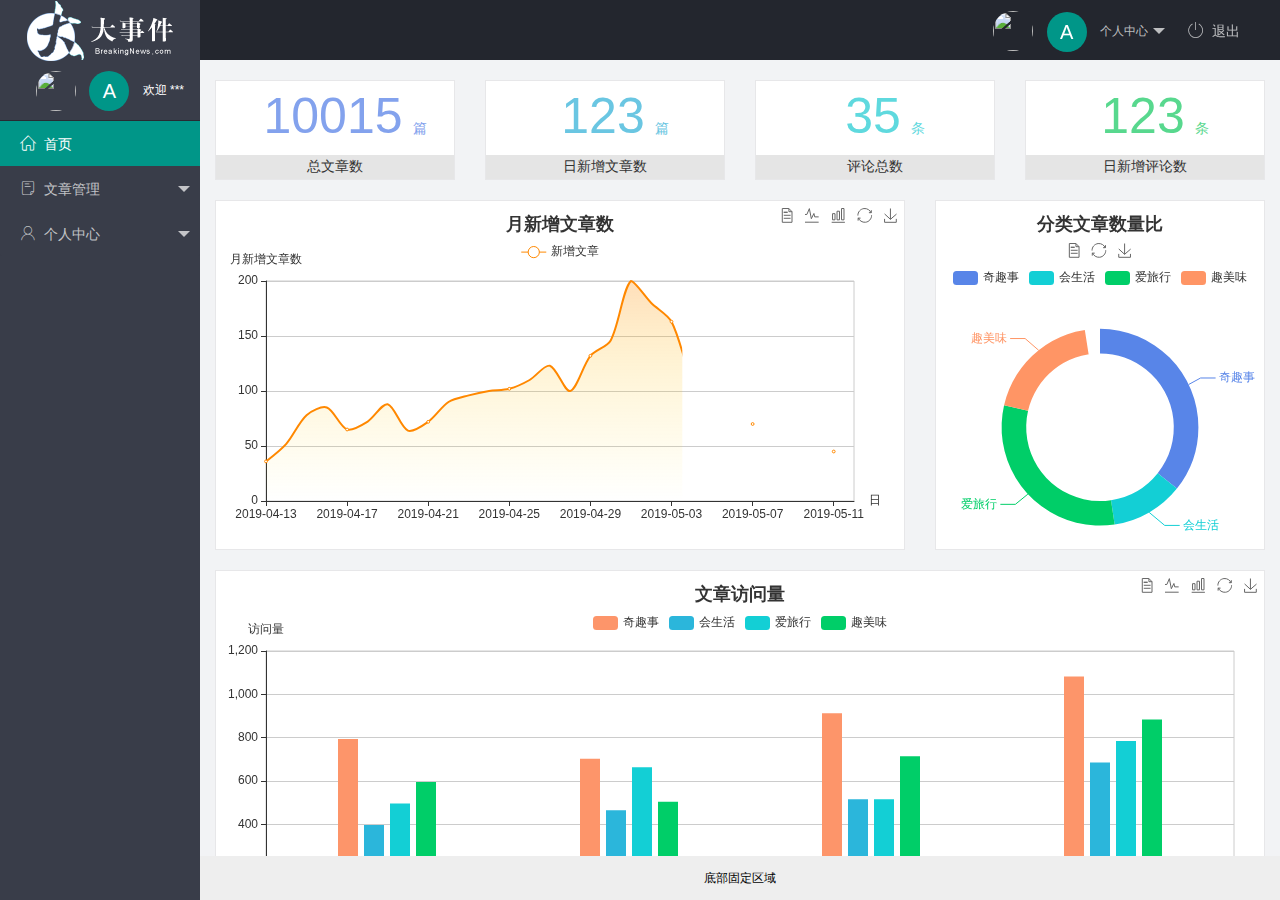
==== commit cee840e5: "完成了index布局" ====
--- a/index.html
+++ b/index.html
@@ -33,7 +33,7 @@
                     </dl>
                 </li>
                 <li class="layui-nav-item" lay-header-event="menuRight" lay-unselect>
-                    <a href="javascript:;"><span class="iconfont icon-tuichu"></span>退出</a>
+                    <a href="javascript:;" id="btnLogout"><span class="iconfont icon-tuichu"></span>退出</a>
                 </li>
             </ul>
         </div>
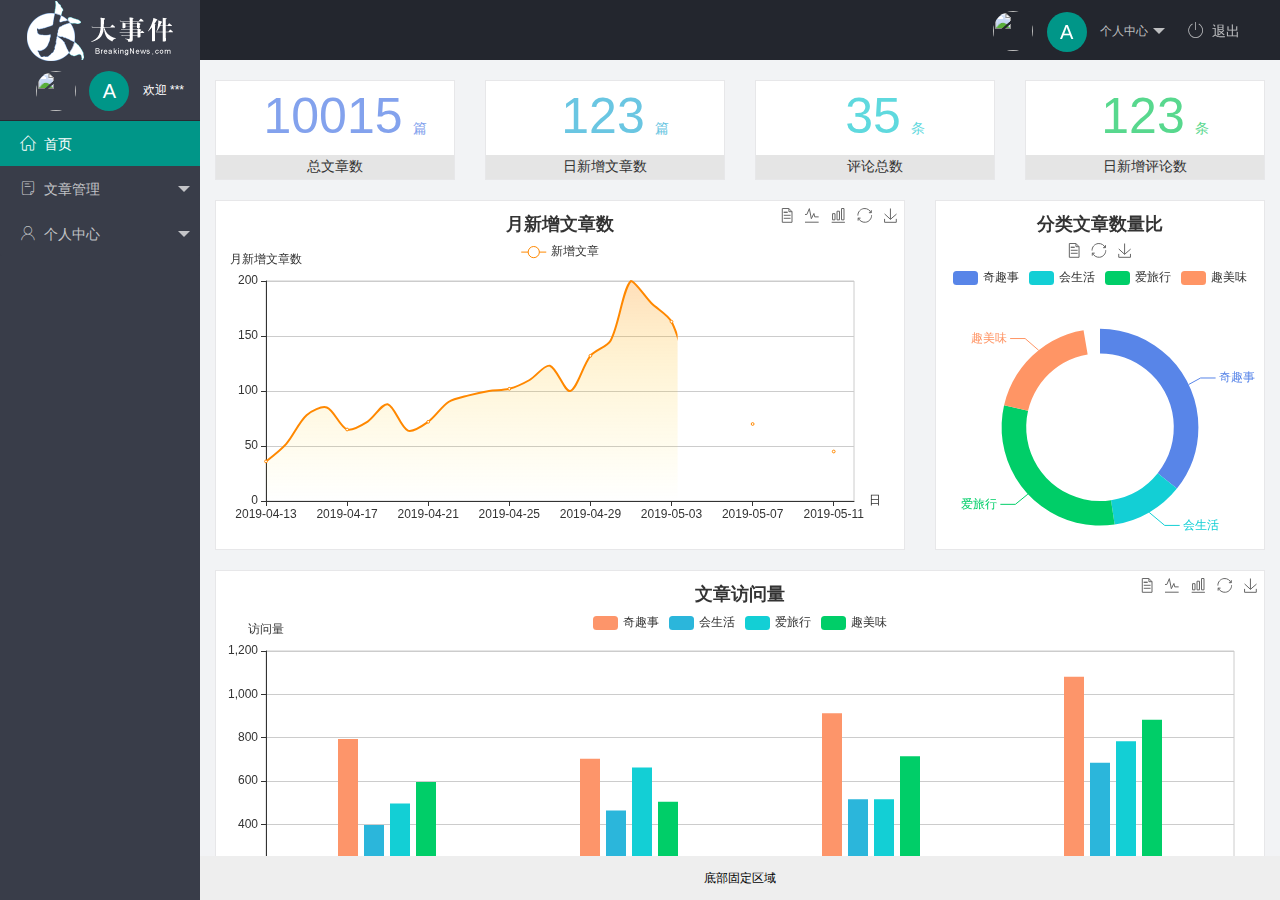
==== commit b9c04714: "user完成" ====
--- a/index.html
+++ b/index.html
@@ -27,9 +27,9 @@
                         个人中心
                     </a>
                     <dl class="layui-nav-child">
-                        <dd><a href="">基本资料</a></dd>
-                        <dd><a href="">更换头像</a></dd>
-                        <dd><a href="">重置密码</a></dd>
+                        <dd><a href="/user/user_info.html" target="fm">基本资料</a></dd>
+                        <dd><a href="/user/user_avatar.html" target="fm">更换头像</a></dd>
+                        <dd><a href="/user/user_pwd.html" target="fm">重置密码</a></dd>
                     </dl>
                 </li>
                 <li class="layui-nav-item" lay-header-event="menuRight" lay-unselect>
@@ -62,9 +62,9 @@
                     <li class="layui-nav-item">
                         <a href="javascript:;"><span class="iconfont icon-user"></span>个人中心</a>
                         <dl class="layui-nav-child">
-                            <dd><a href="javascript:;"><i class="layui-icon layui-icon-app"></i>基本资料</a></dd>
-                            <dd><a href="javascript:;"><i class="layui-icon layui-icon-app"></i>更换头像</a></dd>
-                            <dd><a href="javascript:;"><i class="layui-icon layui-icon-app"></i>重置密码</a></dd>
+                            <dd><a href="/user/user_info.html" target="fm"><i class="layui-icon layui-icon-app"></i>基本资料</a></dd>
+                            <dd><a href="/user/user_avatar.html" target="fm"><i class="layui-icon layui-icon-app"></i>更换头像</a></dd>
+                            <dd><a href="/user/user_pwd.html" target="fm"><i class="layui-icon layui-icon-app"></i>重置密码</a></dd>
                         </dl>
                     </li>
                 </ul>
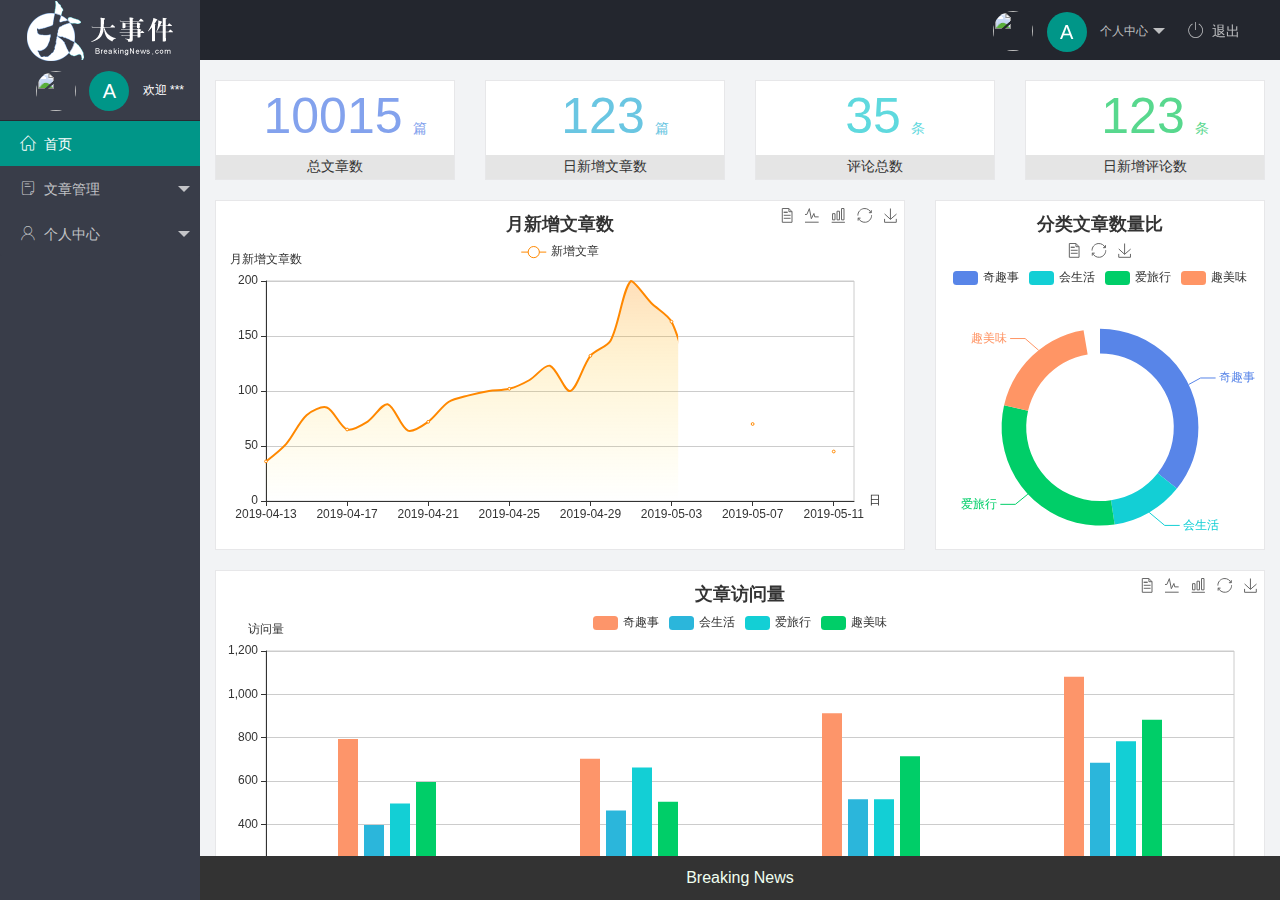
==== commit 8166927d: "完成文章管理相关功能的开发" ====
--- a/index.html
+++ b/index.html
@@ -9,6 +9,7 @@
     <link rel="stylesheet" href="/assets/lib/layui/css/layui.css" />
     <link rel="stylesheet" href="/assets/fonts/iconfont.css">
     <link rel="stylesheet" href="/assets/css/index.css">
+    <link rel="stylesheet" href="/assets/css/article/art_cate.css">
 </head>
 
 <body>
@@ -54,9 +55,9 @@
                     <li class="layui-nav-item">
                         <a class="" href="javascript:;"><span class="iconfont icon-16"></span>文章管理</a>
                         <dl class="layui-nav-child">
-                            <dd><a href="javascript:;"><i class="layui-icon layui-icon-app"></i>文章类别</a></dd>
-                            <dd><a href="javascript:;"><i class="layui-icon layui-icon-app"></i>文章列表</a></dd>
-                            <dd><a href="javascript:;"><i class="layui-icon layui-icon-app"></i>发布文章</a></dd>
+                            <dd><a href="/article/art_cate.html" target="fm"><i class="layui-icon layui-icon-app"></i>文章类别</a></dd>
+                            <dd id="art_list"><a href="/article/art_list.html" target="fm" ><i class="layui-icon layui-icon-app"></i>文章列表</a></dd>
+                            <dd id="art_pub"><a href="/article/art_pub.html" target="fm" ><i class="layui-icon layui-icon-app"></i>发布文章</a></dd>
                         </dl>
                     </li>
                     <li class="layui-nav-item">
@@ -78,7 +79,7 @@
 
         <div class="layui-footer">
             <!-- 底部固定区域 -->
-            底部固定区域
+            Breaking News
         </div>
     </div>
     <script src="/assets/lib/layui/layui.all.js"></script>
--- a/assets/css/index.css
+++ b/assets/css/index.css
@@ -1,6 +1,8 @@
 .layui-footer {
   text-align: center;
-  font-size: 12px;
+  font-size: 16px;
+  background-color: #333 !important;
+  color: honeydew!important;
 }
 .iconfont {
   margin-right: 8px;
--- a/assets/css/article/art_cate.css
+++ b/assets/css/article/art_cate.css
@@ -0,0 +1,20 @@
+html,
+body {
+    margin: 0;
+    padding: 0;
+}
+
+body {
+    /* padding: 15px; */
+    background-color: #f2f3f5;
+}
+.layui-card-header {
+    display: flex;
+    justify-content: space-between;
+    align-items: center;
+}
+#form-add,
+#form-edit {
+  padding-top: 20px;
+  padding-right: 30px;
+}